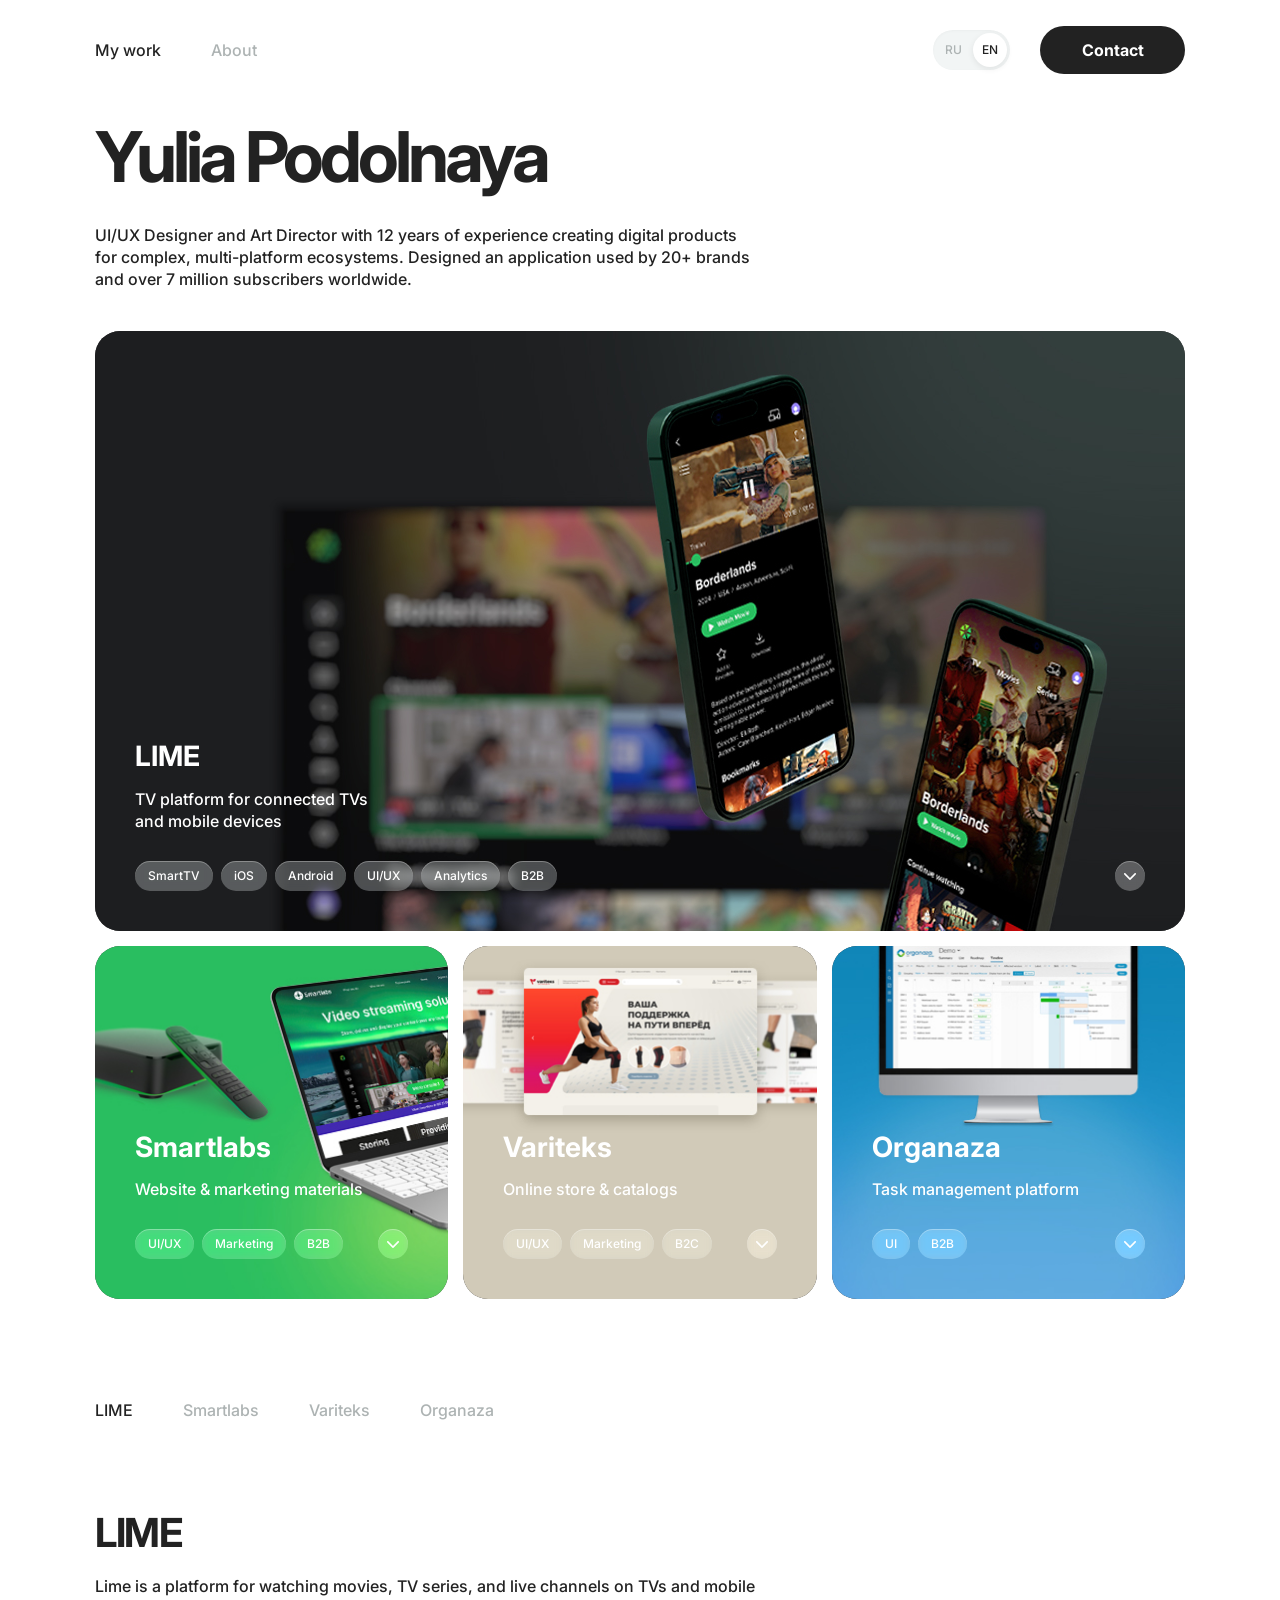
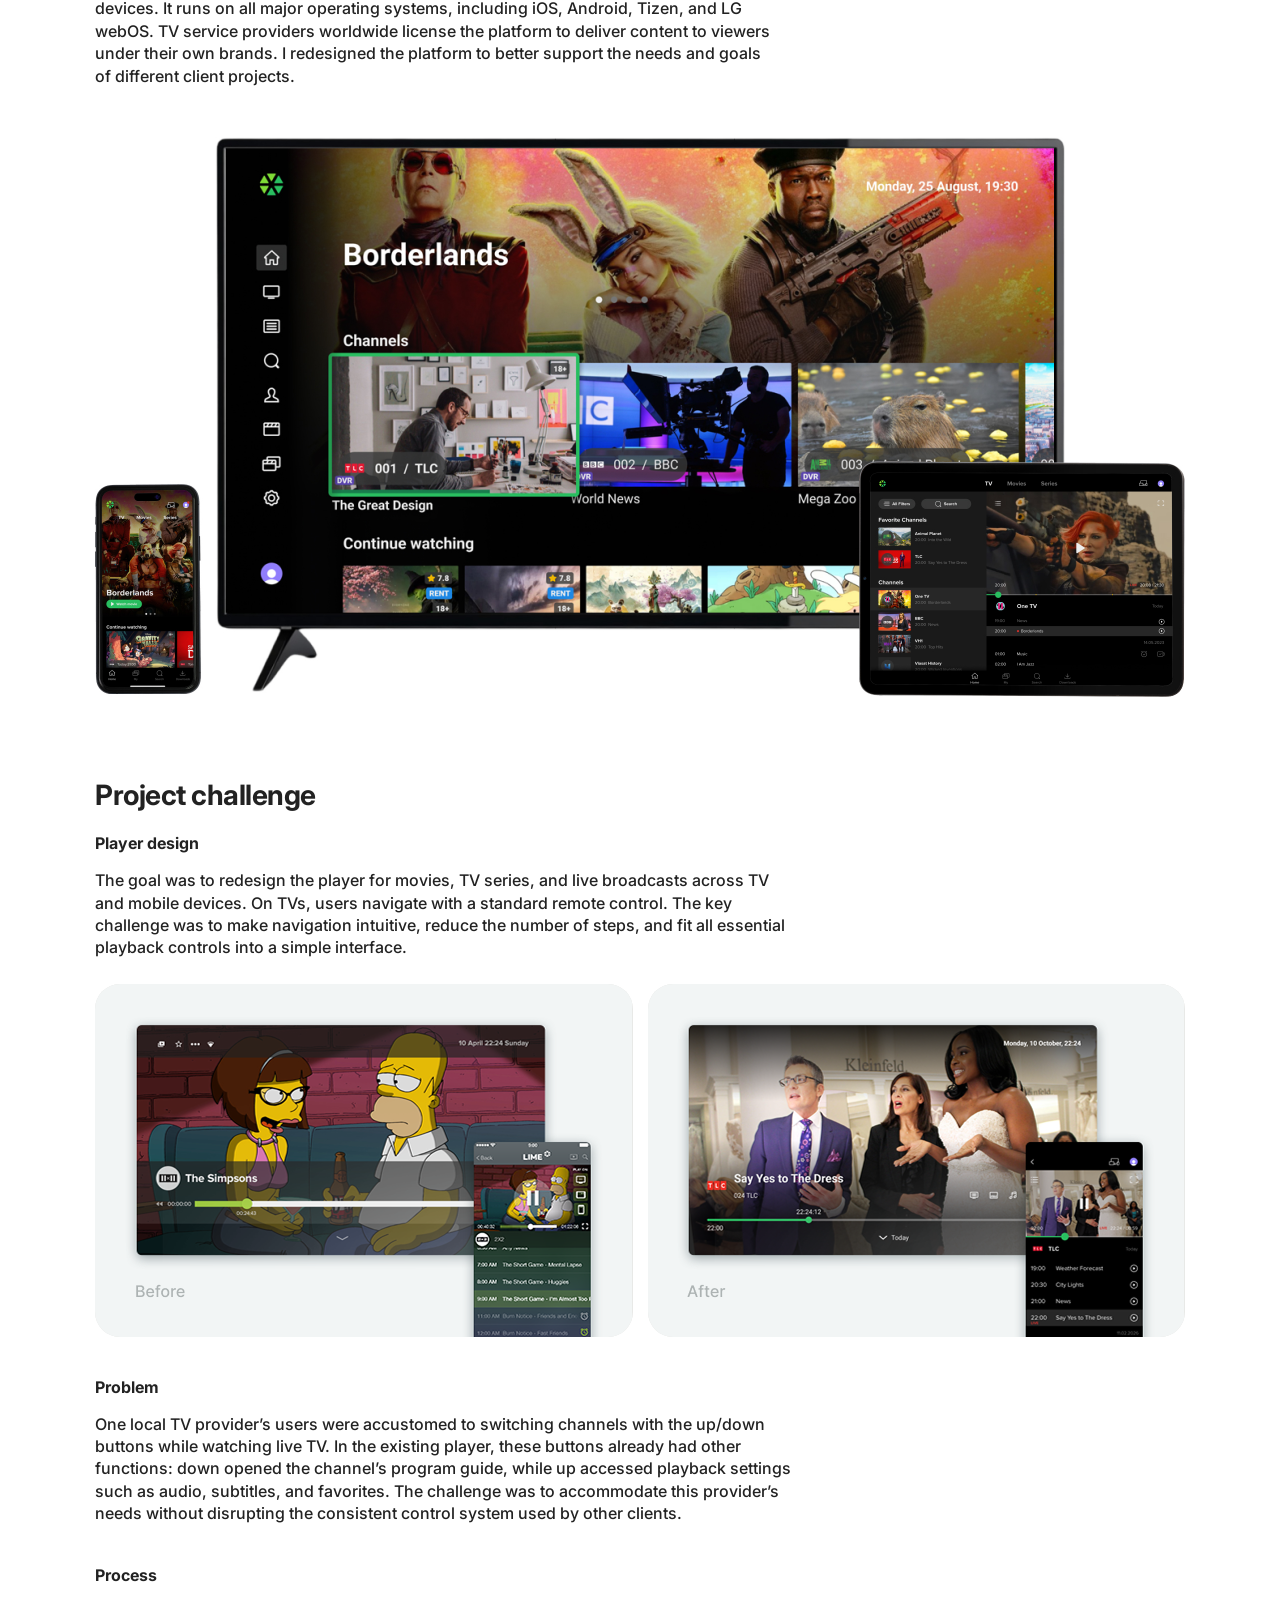
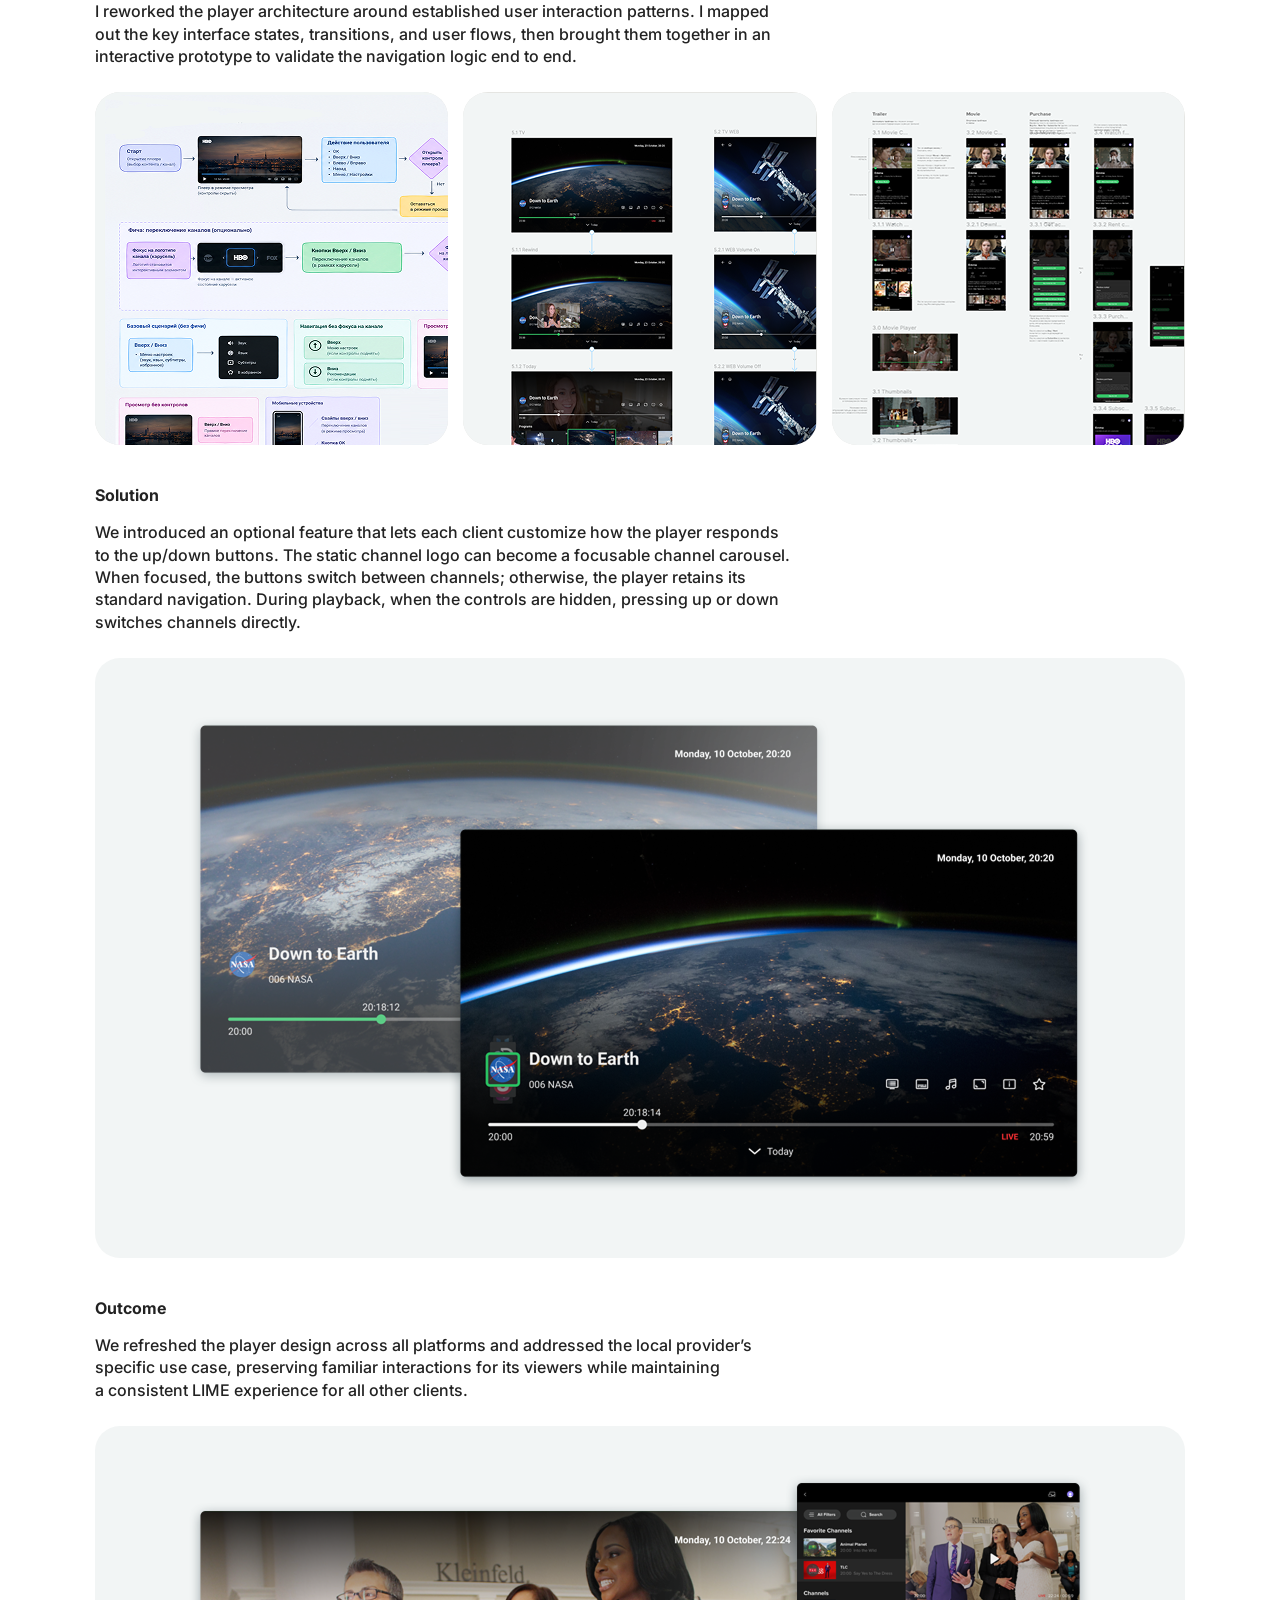
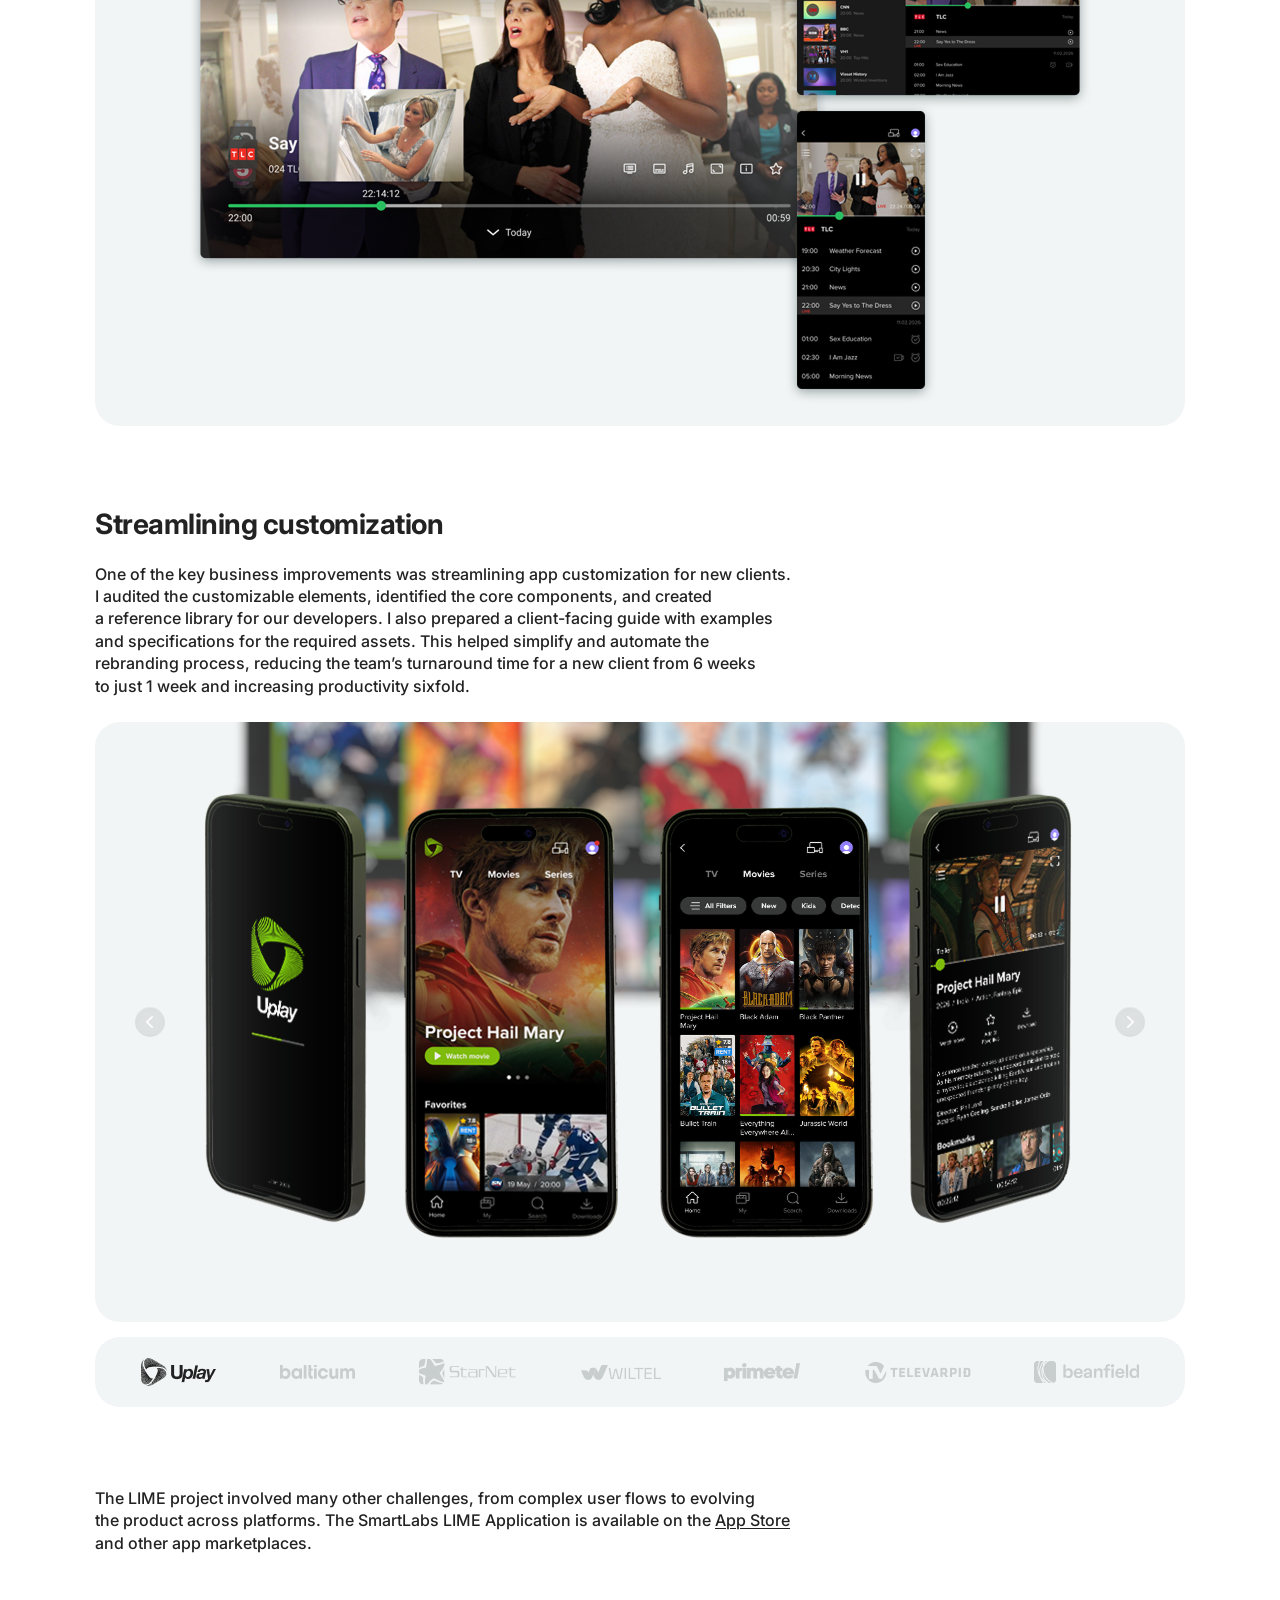
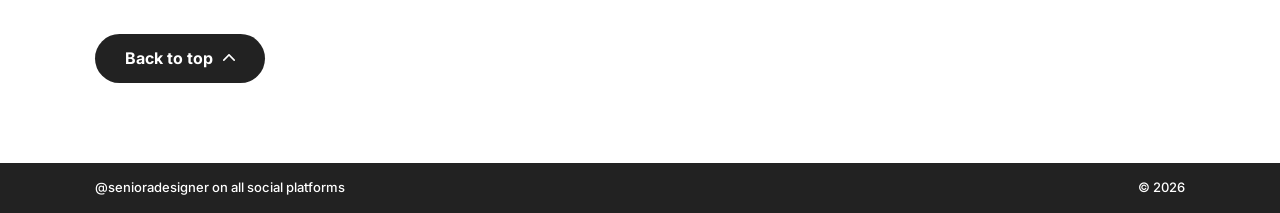
==== index-en.html @ 6a577a60 "start" ====
<!DOCTYPE html>
<html lang="en">
<head>
  <meta charset="UTF-8">
  <meta name="viewport" content="width=device-width, initial-scale=1.0">
  <title>Yulia Podolnaya — UI/UX Designer & Art Director</title>
  <link rel="preconnect" href="https://fonts.googleapis.com">
  <link rel="preconnect" href="https://fonts.gstatic.com" crossorigin>
  <link href="https://fonts.googleapis.com/css2?family=Inter:wght@400;500;600;700&display=swap" rel="stylesheet">
  <link rel="stylesheet" href="style.css">
</head>
<body>

  <header class="header" id="top">
    <div class="header-inner">
      <nav class="nav">
        <a href="index-en.html" class="active">My work</a>
        <a href="about-en.html">About</a>
      </nav>
      <div class="header-actions">
        <div class="languages">
          <a href="index.html" class="lang-link">RU</a>
          <button class="active" type="button">EN</button>
        </div>
        <a class="contact-button" href="#contact">Contact</a>
      </div>
    </div>
  </header>

  <main class="container">
    <section class="intro">
      <h1>Yulia Podolnaya</h1>
      <p class="intro-description">
        UI/UX Designer and Art Director with 12 years of experience creating digital products<br>for complex, multi-platform ecosystems. Designed an application used by 20+ brands<br>and over 7 million subscribers worldwide.
      </p>
    </section>

    <!-- Сетка карточек проектов -->
    <section class="project-grid" aria-label="Избранные проекты">
      <!-- LIME -->
      <a class="project-card featured" href="#case-section" data-target="lime">
        <img class="card-image" src="assets/lime-cover.jpg" alt="LIME">
        <div>
          <h2 class="project-title">LIME</h2>
          <p class="project-subtitle">TV platform for connected TVs<br>and mobile devices</p>
        </div>
        <div class="project-bottom">
          <div class="tags">
            <span class="tag">SmartTV</span><span class="tag">iOS</span>
            <span class="tag">Android</span><span class="tag">UI/UX</span>
            <span class="tag">Analytics</span><span class="tag">B2B</span>
          </div>
          <span class="arrow">
            <svg width="12" height="10" viewBox="0 0 12 10" fill="none" xmlns="http://www.w3.org/2000/svg">
              <path d="M5.99153 7.00288L1.38196 2.24062C1.06753 1.91983 0.550246 1.91983 0.23582 2.24062C-0.0786066 2.5614 -0.0786066 3.08913 0.23582 3.40991L5.4134 8.762C5.49454 8.83444 5.58582 8.89652 5.68725 8.93791C5.73796 8.95861 5.78868 8.95861 5.82925 8.96896C5.89011 8.9793 5.94082 9 5.99153 9C6.04225 9 6.09296 8.9793 6.15382 8.96896C6.20453 8.95861 6.25525 8.95861 6.29582 8.93791C6.39725 8.89652 6.48853 8.83444 6.56967 8.75165L11.7667 3.42023C11.929 3.25467 12 3.04771 12 2.83041C12 2.6131 11.9189 2.40615 11.7667 2.24059C11.4523 1.9198 10.935 1.9198 10.6206 2.24059L5.99153 7.00288Z" fill="currentColor"/>
            </svg>
          </span>
        </div>
      </a>

      <!-- Smartlabs -->
      <a class="project-card" href="#case-section" data-target="smartlabs">
        <img class="card-image" src="assets/smartlabs-cover.jpg" alt="Smartlabs">
        <div>
          <h2 class="project-title">Smartlabs</h2>
          <p class="project-subtitle">Website & marketing materials</p>
        </div>
        <div class="project-bottom">
          <div class="tags">
            <span class="tag">UI/UX</span><span class="tag">Marketing</span>
            <span class="tag">B2B</span>
          </div>
          <span class="arrow">
            <svg width="12" height="10" viewBox="0 0 12 10" fill="none" xmlns="http://www.w3.org/2000/svg">
              <path d="M5.99153 7.00288L1.38196 2.24062C1.06753 1.91983 0.550246 1.91983 0.23582 2.24062C-0.0786066 2.5614 -0.0786066 3.08913 0.23582 3.40991L5.4134 8.762C5.49454 8.83444 5.58582 8.89652 5.68725 8.93791C5.73796 8.95861 5.78868 8.95861 5.82925 8.96896C5.89011 8.9793 5.94082 9 5.99153 9C6.04225 9 6.09296 8.9793 6.15382 8.96896C6.20453 8.95861 6.25525 8.95861 6.29582 8.93791C6.39725 8.89652 6.48853 8.83444 6.56967 8.75165L11.7667 3.42023C11.929 3.25467 12 3.04771 12 2.83041C12 2.6131 11.9189 2.40615 11.7667 2.24059C11.4523 1.9198 10.935 1.9198 10.6206 2.24059L5.99153 7.00288Z" fill="currentColor"/>
            </svg>
          </span>
        </div>
      </a>

      <!-- Variteks -->
      <a class="project-card" href="#case-section" data-target="variteks">
        <img class="card-image" src="assets/variteks-cover.jpg" alt="Variteks">
        <div>
          <h2 class="project-title">Variteks</h2>
          <p class="project-subtitle">Online store & catalogs</p>
        </div>
        <div class="project-bottom">
          <div class="tags">
            <span class="tag">UI/UX</span><span class="tag">Marketing</span>
            <span class="tag">B2C</span>
          </div>
          <span class="arrow">
            <svg width="12" height="10" viewBox="0 0 12 10" fill="none" xmlns="http://www.w3.org/2000/svg">
              <path d="M5.99153 7.00288L1.38196 2.24062C1.06753 1.91983 0.550246 1.91983 0.23582 2.24062C-0.0786066 2.5614 -0.0786066 3.08913 0.23582 3.40991L5.4134 8.762C5.49454 8.83444 5.58582 8.89652 5.68725 8.93791C5.73796 8.95861 5.78868 8.95861 5.82925 8.96896C5.89011 8.9793 5.94082 9 5.99153 9C6.04225 9 6.09296 8.9793 6.15382 8.96896C6.20453 8.95861 6.25525 8.95861 6.29582 8.93791C6.39725 8.89652 6.48853 8.83444 6.56967 8.75165L11.7667 3.42023C11.929 3.25467 12 3.04771 12 2.83041C12 2.6131 11.9189 2.40615 11.7667 2.24059C11.4523 1.9198 10.935 1.9198 10.6206 2.24059L5.99153 7.00288Z" fill="currentColor"/>
            </svg>
          </span>
        </div>
      </a>

      <!-- Organaza -->
      <a class="project-card" href="#case-section" data-target="organaza">
        <img class="card-image" src="assets/organaza-cover.jpg" alt="Organaza">
        <div>
          <h2 class="project-title">Organaza</h2>
          <p class="project-subtitle">Task management platform</p>
        </div>
        <div class="project-bottom">
          <div class="tags">
            <span class="tag">UI</span><span class="tag">B2B</span>
          </div>
          <span class="arrow">
            <svg width="12" height="10" viewBox="0 0 12 10" fill="none" xmlns="http://www.w3.org/2000/svg">
              <path d="M5.99153 7.00288L1.38196 2.24062C1.06753 1.91983 0.550246 1.91983 0.23582 2.24062C-0.0786066 2.5614 -0.0786066 3.08913 0.23582 3.40991L5.4134 8.762C5.49454 8.83444 5.58582 8.89652 5.68725 8.93791C5.73796 8.95861 5.78868 8.95861 5.82925 8.96896C5.89011 8.9793 5.94082 9 5.99153 9C6.04225 9 6.09296 8.9793 6.15382 8.96896C6.20453 8.95861 6.25525 8.95861 6.29582 8.93791C6.39725 8.89652 6.48853 8.83444 6.56967 8.75165L11.7667 3.42023C11.929 3.25467 12 3.04771 12 2.83041C12 2.6131 11.9189 2.40615 11.7667 2.24059C11.4523 1.9198 10.935 1.9198 10.6206 2.24059L5.99153 7.00288Z" fill="currentColor"/>
            </svg>
          </span>
        </div>
      </a>
    </section>

    <!-- Меню вкладок кейсов -->
    <nav class="project-tabs" id="project-tabs">
      <a href="#" class="active" data-target="lime">LIME</a>
      <a href="#" data-target="smartlabs">Smartlabs</a>
      <a href="#" data-target="variteks">Variteks</a>
      <a href="#" data-target="organaza">Organaza</a>
    </nav>

    <!-- КОНТЕЙНЕР ДЛЯ КЕЙСОВ (переключается JS) -->
    <div id="case-section" class="case-content-wrapper">
      
      <!-- КЕЙС LIME -->
      <div class="case-item active" id="case-lime">
        <h2>LIME</h2>
        <p class="case-intro">
          Lime is a platform for watching movies, TV series, and live channels on TVs and mobile devices. It runs on all major operating systems, including iOS, Android, Tizen, and LG webOS. TV service providers worldwide license the platform to deliver content to viewers under their own brands. I redesigned the platform to better support the needs and goals<br>of different client projects.
        </p>
        <div class="case-visual">
          <img class="visual-main" src="assets/lime-visual-main.jpg" alt="LIME Main">
        </div>

                <!-- ПОДЗАГОЛОВОК 1 -->
        <section class="case-section">
          <h3 class="case-title-large">Project сhallenge</h3>
          
          <!-- Раздел: Дизайн плеера -->
          <div class="case-subsection">
            <h4>Player design</h4>
            <p>The goal was to redesign the player for movies, TV series, and live broadcasts across TV and mobile devices. On TVs, users navigate with a standard remote control. The key challenge was to make navigation intuitive, reduce the number of steps, and fit all essential playback controls into a simple interface.</p>
            <div class="two-images">
              <div class="image-placeholder"><img src="assets/lime-task-1-en.jpg" alt="Player 1"></div>
              <div class="image-placeholder"><img src="assets/lime-task-2-en.jpg" alt="Player 2"></div>
            </div>
          </div>

          <!-- Раздел: Проблема -->
          <div class="case-subsection">
            <h4>Problem</h4>
            <p>One local TV provider’s users were accustomed to switching channels with the up/down buttons while watching live TV. In the existing player, these buttons already had other functions: down opened the channel’s program guide, while up accessed playback settings such as audio, subtitles, and favorites. The challenge was to accommodate this provider’s needs without disrupting the consistent control system used by other clients.</p>
          </div>

          <!-- Раздел: Процесс -->
          <div class="case-subsection">
            <h4>Process</h4>
            <p>I reworked the player architecture around established user interaction patterns. I mapped out the key interface states, transitions, and user flows, then brought them together in an interactive prototype to validate the navigation logic end to end.</p>
            <div class="three-images">
              <div class="image-placeholder"><img src="assets/lime-problem-1.jpg" alt="Process 1"></div>
              <div class="image-placeholder"><img src="assets/lime-problem-2.jpg" alt="Process 2"></div>
              <div class="image-placeholder"><img src="assets/lime-problem-3.jpg" alt="Process 3"></div>
            </div>
          </div>

          <!-- Раздел: Решение проблемы -->
          <div class="case-subsection">
            <h4>Solution</h4>
            <p>We introduced an optional feature that lets each client customize how the player responds to the up/down buttons. The static channel logo can become a focusable channel carousel. When focused, the buttons switch between channels; otherwise, the player retains its standard navigation. During playback, when the controls are hidden, pressing up or down switches channels directly.</p>
            <div class="image-placeholder full-width-img h-600">
              <img src="assets/lime-solution.jpg" alt="Solution">
            </div>
          </div>

          <!-- Раздел: Результат -->
          <div class="case-subsection">
            <h4>Outcome</h4>
            <p>We refreshed the player design across all platforms and addressed the local provider’s specific use case, preserving familiar interactions for its viewers while maintaining<br>a consistent LIME experience for all other clients.</p>
            <div class="image-placeholder full-width-img h-600">
              <img src="assets/lime-result.jpg" alt="Result">
            </div>
          </div>
        </section>

        <section class="case-section">
          <h3 class="case-title-large">Streamlining customization</h3>
          <p>One of the key business improvements was streamlining app customization for new clients. I audited the customizable elements, identified the core components, and created<br>a reference library for our developers. I also prepared a client-facing guide with examples and specifications for the required assets. This helped simplify and automate the rebranding process, reducing the team’s turnaround time for a new client from 6 weeks<br>to just 1 week and increasing productivity sixfold.</p>
          
          <!-- Карусель -->
          <div class="carousel-wrapper">
            <div class="carousel-track" id="carouselTrack">
              <div class="carousel-slide active"><img src="assets/lime-customization-1.jpg" alt="Кастомизация 1"></div>
              <div class="carousel-slide"><img src="assets/lime-customization-2.jpg" alt="Кастомизация 2"></div>
              <div class="carousel-slide"><img src="assets/lime-customization-3.jpg" alt="Кастомизация 3"></div>
              <div class="carousel-slide"><img src="assets/lime-customization-4.jpg" alt="Кастомизация 4"></div>
              <div class="carousel-slide"><img src="assets/lime-customization-5.jpg" alt="Кастомизация 5"></div>
              <div class="carousel-slide"><img src="assets/lime-customization-6.jpg" alt="Кастомизация 6"></div>
              <div class="carousel-slide"><img src="assets/lime-customization-7.jpg" alt="Кастомизация 7"></div>
            </div>

            <button class="carousel-btn carousel-btn-prev" id="carouselPrev" aria-label="Предыдущий слайд">
              <svg class="icon-arrow" width="12" height="10" viewBox="0 0 12 10" fill="none" xmlns="http://www.w3.org/2000/svg">
                <path d="M5.99153 7.00288L1.38196 2.24062C1.06753 1.91983 0.550246 1.91983 0.23582 2.24062C-0.0786066 2.5614 -0.0786066 3.08913 0.23582 3.40991L5.4134 8.762C5.49454 8.83444 5.58582 8.89652 5.68725 8.93791C5.73796 8.95861 5.78868 8.95861 5.82925 8.96896C5.89011 8.9793 5.94082 9 5.99153 9C6.04225 9 6.09296 8.9793 6.15382 8.96896C6.20453 8.95861 6.25525 8.95861 6.29582 8.93791C6.39725 8.89652 6.48853 8.83444 6.56967 8.75165L11.7667 3.42023C11.929 3.25467 12 3.04771 12 2.83041C12 2.6131 11.9189 2.40615 11.7667 2.24059C11.4523 1.9198 10.935 1.9198 10.6206 2.24059L5.99153 7.00288Z" fill="currentColor"/>
              </svg>
            </button>
            <button class="carousel-btn carousel-btn-next" id="carouselNext" aria-label="Следующий слайд">
              <svg class="icon-arrow" width="12" height="10" viewBox="0 0 12 10" fill="none" xmlns="http://www.w3.org/2000/svg">
                <path d="M5.99153 7.00288L1.38196 2.24062C1.06753 1.91983 0.550246 1.91983 0.23582 2.24062C-0.0786066 2.5614 -0.0786066 3.08913 0.23582 3.40991L5.4134 8.762C5.49454 8.83444 5.58582 8.89652 5.68725 8.93791C5.73796 8.95861 5.78868 8.95861 5.82925 8.96896C5.89011 8.9793 5.94082 9 5.99153 9C6.04225 9 6.09296 8.9793 6.15382 8.96896C6.20453 8.95861 6.25525 8.95861 6.29582 8.93791C6.39725 8.89652 6.48853 8.83444 6.56967 8.75165L11.7667 3.42023C11.929 3.25467 12 3.04771 12 2.83041C12 2.6131 11.9189 2.40615 11.7667 2.24059C11.4523 1.9198 10.935 1.9198 10.6206 2.24059L5.99153 7.00288Z" fill="currentColor"/>
              </svg>
            </button>
          </div>

          <!-- Панель логотипов (табы) -->
          <div class="brand-logos-tabs" id="brandTabs">
            <button class="brand-tab active" data-index="0"><img src="assets/logo-1-dark.png" alt="Uplay" class="logo-dark"><img src="assets/logo-1-light.png" alt="Uplay" class="logo-light"></button>
            <button class="brand-tab" data-index="1"><img src="assets/logo-2-dark.png" alt="Balticum" class="logo-dark"><img src="assets/logo-2-light.png" alt="Balticum" class="logo-light"></button>
            <button class="brand-tab" data-index="2"><img src="assets/logo-3-dark.png" alt="StarNet" class="logo-dark"><img src="assets/logo-3-light.png" alt="StarNet" class="logo-light"></button>
            <button class="brand-tab" data-index="3"><img src="assets/logo-4-dark.png" alt="Wiltel" class="logo-dark"><img src="assets/logo-4-light.png" alt="Wiltel" class="logo-light"></button>
            <button class="brand-tab" data-index="4"><img src="assets/logo-5-dark.png" alt="Primetel" class="logo-dark"><img src="assets/logo-5-light.png" alt="Primetel" class="logo-light"></button>
            <button class="brand-tab" data-index="5"><img src="assets/logo-6-dark.png" alt="Televarp" class="logo-dark"><img src="assets/logo-6-light.png" alt="Televarp" class="logo-light"></button>
            <button class="brand-tab" data-index="6"><img src="assets/logo-7-dark.png" alt="Beanfield" class="logo-dark"><img src="assets/logo-7-light.png" alt="Beanfield" class="logo-light"></button>
          </div>

          <!-- Раздел: В рамках проекта LIME -->
          <section class="case-section">
          <p>The LIME project involved many other challenges, from complex user flows to evolving<br>the product across platforms. The SmartLabs LIME Application is available on the <a href="https://apps.apple.com/app/smartlabs-lime-application/id6444482491" target="_blank" rel="noopener">App Store</a> and other app marketplaces.</p>
        </section>

      </div>

      <!-- КЕЙС SMARTLABS -->
      <div class="case-item" id="case-smartlabs">
        <h2>Smartlabs</h2>
        <p class="case-intro">Smartlabs develops software solutions and infrastructure for digital TV services and manufactures set-top boxes. As Art Director, I built a cohesive visual identity across the brand — from refreshing its visual identity and website to creating presentations, advertising, social media content, and exhibition stands. Alongside hands-on design work, I coordinated other specialists to ensure a consistent visual language across every brand touchpoint.</p>
        
        <div class="grid-masonry">
          <!-- Ряд 1: Широкая (2 колонки) + Квадратная (1 колонка) -->
          <div class="image-placeholder gm-wide"><img src="assets/sm-1.jpg" alt=""></div>
          <div class="image-placeholder gm-square"><img src="assets/sm-2.jpg" alt=""></div>
          
          <!-- Ряд 2: Три квадратные -->
          <div class="image-placeholder gm-square"><img src="assets/sm-3.jpg" alt=""></div>
          <div class="image-placeholder gm-square"><img src="assets/sm-4.jpg" alt=""></div>
          <div class="image-placeholder gm-square"><img src="assets/sm-5.jpg" alt=""></div>
          
          <!-- Ряд 3: Квадратная (1 колонка) + Широкая (2 колонки) -->
          <div class="image-placeholder gm-square"><img src="assets/sm-6.jpg" alt=""></div>
          <div class="image-placeholder gm-wide"><img src="assets/sm-7.jpg" alt=""></div>
        </div>

                <!-- ПОДЗАГОЛОВОК 1 -->
        <section class="case-section">
          <h3 class="case-title-large">Project challenge</h3>
          
          <!-- Раздел: Сайт -->
          <div class="case-subsection">
            <h4>Website</h4>
            <p>The goal was to redesign the Smartlabs website as the company’s primary showcase for its products and solutions. This meant restructuring the product offering, making it easier for potential clients to understand, and creating a more modern visual presentation.</p>
            <div class="two-images">
              <div class="image-placeholder"><img src="assets/sm-site-old-en.jpg" alt="Старый сайт"></div>
              <div class="image-placeholder"><img src="assets/sm-site-new-en.jpg" alt="Новый сайт"></div>
            </div>
          </div>

          <!-- Раздел: Проблема -->
          <div class="case-subsection">
            <h4>Problem</h4>
            <p>The previous website listed a large number of products and solutions on the homepage, using complex technical language. The content lacked a clear hierarchy, and the nested menu structure made navigation difficult. For a B2B company, this was a marketing challenge: the website didn’t help sales teams quickly guide potential clients to the information they needed.</p>
          </div>

          <!-- Раздел: Процесс -->
          <div class="case-subsection">
            <h4>Process</h4>
            <p>First, I restructured the website’s product offering from a marketing perspective, grouping related products and solutions into clear categories, simplifying the navigation, and establishing a new information hierarchy.</p>
            <p>I also developed the content for key pages, writing copy that clearly explained each product, the problems it solves, and who it is designed for.</p>
            <p>I then translated the new marketing structure into UX and UI, designing the navigation and page hierarchy and refreshing the website’s visual system.</p>
            <div class="three-images">
              <div class="image-placeholder"><img src="assets/sm-process-1.jpg" alt="Процесс 1"></div>
              <div class="image-placeholder"><img src="assets/sm-process-2.jpg" alt="Процесс 2"></div>
              <div class="image-placeholder"><img src="assets/sm-process-3.jpg" alt="Процесс 3"></div>
            </div>
          </div>

          <!-- Раздел: Результат -->
          <div class="case-subsection">
            <h4>Outcome</h4>
            <p>Products and solutions were presented as modular visual components, including content blocks, banners, and calls to action. This flexible structure made it easy to rearrange homepage sections and adapt the content to seasonal business priorities. The redesigned website became a more effective sales tool.</p>
            <p><a href="https://web.archive.org/web/20221201061248/https://www.smartlabs.tv/en/" target="_blank" rel="noopener">smartlabs.tv</a></p>
            
            <!-- Карусель Smartlabs -->
            <div class="carousel-wrapper">
              <div class="carousel-track" id="smartlabsTrack">
                <div class="carousel-slide active"><img src="assets/sm-carousel-1.jpg" alt="Smartlabs 1"></div>
                <div class="carousel-slide"><img src="assets/sm-carousel-2.jpg" alt="Smartlabs 2"></div>
                <div class="carousel-slide"><img src="assets/sm-carousel-3.jpg" alt="Smartlabs 3"></div>
                <div class="carousel-slide"><img src="assets/sm-carousel-4.jpg" alt="Smartlabs 4"></div>
              </div>
              <button class="carousel-btn carousel-btn-prev" id="smCarouselPrev" aria-label="Предыдущий слайд">
                <svg class="icon-arrow" width="12" height="10" viewBox="0 0 12 10" fill="none" xmlns="http://www.w3.org/2000/svg"><path d="M5.99153 7.00288L1.38196 2.24062C1.06753 1.91983 0.550246 1.91983 0.23582 2.24062C-0.0786066 2.5614 -0.0786066 3.08913 0.23582 3.40991L5.4134 8.762C5.49454 8.83444 5.58582 8.89652 5.68725 8.93791C5.73796 8.95861 5.78868 8.95861 5.82925 8.96896C5.89011 8.9793 5.94082 9 5.99153 9C6.04225 9 6.09296 8.9793 6.15382 8.96896C6.20453 8.95861 6.25525 8.95861 6.29582 8.93791C6.39725 8.89652 6.48853 8.83444 6.56967 8.75165L11.7667 3.42023C11.929 3.25467 12 3.04771 12 2.83041C12 2.6131 11.9189 2.40615 11.7667 2.24059C11.4523 1.9198 10.935 1.9198 10.6206 2.24059L5.99153 7.00288Z" fill="currentColor"/></svg>
              </button>
              <button class="carousel-btn carousel-btn-next" id="smCarouselNext" aria-label="Следующий слайд">
                <svg class="icon-arrow" width="12" height="10" viewBox="0 0 12 10" fill="none" xmlns="http://www.w3.org/2000/svg"><path d="M5.99153 7.00288L1.38196 2.24062C1.06753 1.91983 0.550246 1.91983 0.23582 2.24062C-0.0786066 2.5614 -0.0786066 3.08913 0.23582 3.40991L5.4134 8.762C5.49454 8.83444 5.58582 8.89652 5.68725 8.93791C5.73796 8.95861 5.78868 8.95861 5.82925 8.96896C5.89011 8.9793 5.94082 9 5.99153 9C6.04225 9 6.09296 8.9793 6.15382 8.96896C6.20453 8.95861 6.25525 8.95861 6.29582 8.93791C6.39725 8.89652 6.48853 8.83444 6.56967 8.75165L11.7667 3.42023C11.929 3.25467 12 3.04771 12 2.83041C12 2.6131 11.9189 2.40615 11.7667 2.24059C11.4523 1.9198 10.935 1.9198 10.6206 2.24059L5.99153 7.00288Z" fill="currentColor"/></svg>
              </button>
            </div>
          </div>
        </section>

        <!-- Финальный текст -->
        <section class="case-section">
          <p>Working on Smartlabs allowed me to apply and expand a broad range of design skills. I created illustrations and landing pages, designed print materials, developed advertising concepts, and prepared technical artwork for manufacturing. In my final year, I focused heavily on video content for social media, developing the visual concepts, filming, and editing the videos. Over time, I grew from an in-house graphic designer into a versatile creative professional in tech, with a strong product mindset.</p>
        </section>

      </div>


      <!-- КЕЙС VARITEKS -->
      <div class="case-item" id="case-variteks">
        <h2>Variteks</h2>
        <p class="case-intro">Variteks is a Turkish manufacturer and retailer of medical and orthopedic products. For its Russian distributor, I designed the brand’s online store and created supporting marketing materials, including printed catalogs, flyers, business cards, and other collateral.</p>
        
        <div class="grid-masonry" style="margin-top: 40px;">
          <!-- Широкая картинка (2 колонки) -->
          <div class="image-placeholder gm-wide"><img src="assets/variteks-top-wide.jpg" alt="Variteks Top Wide"></div>
          <!-- Квадратная картинка (1 колонка) -->
          <div class="image-placeholder gm-square"><img src="assets/variteks-top-square.jpg" alt="Variteks Top Square"></div>
        </div>

                <!-- ПОДЗАГОЛОВОК 1 -->
        <section class="case-section">
          <h3 class="case-title-large">Project challenge</h3>
          
          <!-- Раздел: Онлайн-магазин -->
          <div class="case-subsection">
            <h4>Online store</h4>
            <p>The goal was to create an easy-to-navigate online catalog where customers could quickly find the right orthopedic product and place an order.</p>
            <div class="two-images">
              <div class="image-placeholder"><img src="assets/var-before-en.jpg" alt="Было"></div>
              <div class="image-placeholder"><img src="assets/var-after-en.jpg" alt="Стало"></div>
            </div>
          </div>

                  <!-- Раздел: Проблема -->
          <div class="case-subsection">
            <h4>Problem</h4>
            <p>The existing Turkish website lacked a clear catalog structure. Its filtering system was difficult to use, with products and attributes organized without a consistent logic, making it hard for customers to find the right item.</p>
          </div>

          <!-- Раздел: Процесс -->
          <div class="case-subsection">
            <h4>Process</h4>
            <p>I restructured the product catalog and redesigned the filtering system around product attributes. I organized related categories and built a filtering logic that allowed users to progressively narrow down or broaden their results. Based on this structure, I designed the core e-commerce user flows and developed a cohesive visual system for the store.</p>
            <div class="image-placeholder img-353" style="margin-top: 30px; background: #eaeae7;">
              <img src="assets/var-process.jpg" alt="Процесс Variteks">
            </div>
          </div>

          <!-- Раздел: Результат -->
          <div class="case-subsection">
            <h4>Outcome</h4>
            <p>The result was a straightforward online store with a clear catalog structure and an intuitive filtering system. I also developed a consistent visual identity to support the brand’s presence in the Russian market.</p>
            <p><a href="https://fortisorto.ru/" target="_blank">fortisorto.ru</a></p>
            
            <!-- Карусель Variteks -->
            <div class="carousel-wrapper">
              <div class="carousel-track" id="variteksTrack">
                <div class="carousel-slide active"><img src="assets/var-result-1.jpg" alt="Variteks 1"></div>
                <div class="carousel-slide"><img src="assets/var-result-2.jpg" alt="Variteks 2"></div>
                <div class="carousel-slide"><img src="assets/var-result-3.jpg" alt="Variteks 3"></div>
              </div>
              <button class="carousel-btn carousel-btn-prev" id="varCarouselPrev" aria-label="Предыдущий слайд">
                <svg class="icon-arrow" width="12" height="10" viewBox="0 0 12 10" fill="none" xmlns="http://www.w3.org/2000/svg"><path d="M5.99153 7.00288L1.38196 2.24062C1.06753 1.91983 0.550246 1.91983 0.23582 2.24062C-0.0786066 2.5614 -0.0786066 3.08913 0.23582 3.40991L5.4134 8.762C5.49454 8.83444 5.58582 8.89652 5.68725 8.93791C5.73796 8.95861 5.78868 8.95861 5.82925 8.96896C5.89011 8.9793 5.94082 9 5.99153 9C6.04225 9 6.09296 8.9793 6.15382 8.96896C6.20453 8.95861 6.25525 8.95861 6.29582 8.93791C6.39725 8.89652 6.48853 8.83444 6.56967 8.75165L11.7667 3.42023C11.929 3.25467 12 3.04771 12 2.83041C12 2.6131 11.9189 2.40615 11.7667 2.24059C11.4523 1.9198 10.935 1.9198 10.6206 2.24059L5.99153 7.00288Z" fill="currentColor"/></svg>
              </button>
              <button class="carousel-btn carousel-btn-next" id="varCarouselNext" aria-label="Следующий слайд">
                <svg class="icon-arrow" width="12" height="10" viewBox="0 0 12 10" fill="none" xmlns="http://www.w3.org/2000/svg"><path d="M5.99153 7.00288L1.38196 2.24062C1.06753 1.91983 0.550246 1.91983 0.23582 2.24062C-0.0786066 2.5614 -0.0786066 3.08913 0.23582 3.40991L5.4134 8.762C5.49454 8.83444 5.58582 8.89652 5.68725 8.93791C5.73796 8.95861 5.78868 8.95861 5.82925 8.96896C5.89011 8.9793 5.94082 9 5.99153 9C6.04225 9 6.09296 8.9793 6.15382 8.96896C6.20453 8.95861 6.25525 8.95861 6.29582 8.93791C6.39725 8.89652 6.48853 8.83444 6.56967 8.75165L11.7667 3.42023C11.929 3.25467 12 3.04771 12 2.83041C12 2.6131 11.9189 2.40615 11.7667 2.24059C11.4523 1.9198 10.935 1.9198 10.6206 2.24059L5.99153 7.00288Z" fill="currentColor"/></svg>
              </button>
            </div>
          </div>
        </section>

      </div>


      <!-- КЕЙС ORGANAZA -->
      <div class="case-item" id="case-organaza">
        <h2>Organaza</h2>
        <p class="case-intro">Organaza is a project and task management platform for breaking down tasks, planning work, and visualizing workflows. I was responsible for the product’s UI, developing its visual style and designing the system’s core screens.</p>
        
        <div class="image-placeholder full-width-img" style="margin-top: 40px;">
            <img src="assets/org-top.jpg" alt="Organaza Top">
        </div>

                <section class="case-section">
          <h3 class="case-title-large">Challenge</h3>
          <p>The goal was to create a clear and cohesive visual language for a complex productivity tool, making a large amount of information and functionality easy to navigate in everyday work.</p>
          
          <!-- Раздел: Процесс -->
          <div class="case-subsection" style="margin-top: 40px;">
            <h4>Process</h4>
            <p>I explored comparable products and prototypes to define the product’s visual direction, including interaction principles, color palette, typography, and component styles. Using these foundations, I designed the main screens and interface states.</p>
          </div>

          <!-- Раздел: Результат -->
          <div class="case-subsection">
            <h4>Outcome</h4>
            <p>The result was a cohesive interface for a complex project management system. Large amounts of data, tasks, and settings were organized into a consistent visual system without overwhelming the user.</p>
            <p><a href="https://web.archive.org/web/20191209174507/https://organaza.com/" target="_blank">organaza.com</a></p>
            
            <!-- Карусель Organaza -->
            <div class="carousel-wrapper">
              <div class="carousel-track" id="organazaTrack">
                <div class="carousel-slide active"><img src="assets/org-result-1.jpg" alt="Organaza 1"></div>
                <div class="carousel-slide"><img src="assets/org-result-2.jpg" alt="Organaza 2"></div>
                <div class="carousel-slide"><img src="assets/org-result-3.jpg" alt="Organaza 3"></div>
              </div>
              <button class="carousel-btn carousel-btn-prev" id="orgCarouselPrev" aria-label="Предыдущий слайд">
                <svg class="icon-arrow" width="12" height="10" viewBox="0 0 12 10" fill="none" xmlns="http://www.w3.org/2000/svg"><path d="M5.99153 7.00288L1.38196 2.24062C1.06753 1.91983 0.550246 1.91983 0.23582 2.24062C-0.0786066 2.5614 -0.0786066 3.08913 0.23582 3.40991L5.4134 8.762C5.49454 8.83444 5.58582 8.89652 5.68725 8.93791C5.73796 8.95861 5.78868 8.95861 5.82925 8.96896C5.89011 8.9793 5.94082 9 5.99153 9C6.04225 9 6.09296 8.9793 6.15382 8.96896C6.20453 8.95861 6.25525 8.95861 6.29582 8.93791C6.39725 8.89652 6.48853 8.83444 6.56967 8.75165L11.7667 3.42023C11.929 3.25467 12 3.04771 12 2.83041C12 2.6131 11.9189 2.40615 11.7667 2.24059C11.4523 1.9198 10.935 1.9198 10.6206 2.24059L5.99153 7.00288Z" fill="currentColor"/></svg>
              </button>
              <button class="carousel-btn carousel-btn-next" id="orgCarouselNext" aria-label="Следующий слайд">
                <svg class="icon-arrow" width="12" height="10" viewBox="0 0 12 10" fill="none" xmlns="http://www.w3.org/2000/svg"><path d="M5.99153 7.00288L1.38196 2.24062C1.06753 1.91983 0.550246 1.91983 0.23582 2.24062C-0.0786066 2.5614 -0.0786066 3.08913 0.23582 3.40991L5.4134 8.762C5.49454 8.83444 5.58582 8.89652 5.68725 8.93791C5.73796 8.95861 5.78868 8.95861 5.82925 8.96896C5.89011 8.9793 5.94082 9 5.99153 9C6.04225 9 6.09296 8.9793 6.15382 8.96896C6.20453 8.95861 6.25525 8.95861 6.29582 8.93791C6.39725 8.89652 6.48853 8.83444 6.56967 8.75165L11.7667 3.42023C11.929 3.25467 12 3.04771 12 2.83041C12 2.6131 11.9189 2.40615 11.7667 2.24059C11.4523 1.9198 10.935 1.9198 10.6206 2.24059L5.99153 7.00288Z" fill="currentColor"/></svg>
              </button>
            </div>
          </div>
        </section>

      </div>

    </div> <!-- /case-content-wrapper -->

    <div class="back-to-top-wrapper">
      <button class="back-to-top" id="backToTop" type="button">
        Back to top
        <svg class="icon-arrow-up" width="12" height="10" viewBox="0 0 12 10" fill="none" xmlns="http://www.w3.org/2000/svg">
          <path d="M5.99153 7.00288L1.38196 2.24062C1.06753 1.91983 0.550246 1.91983 0.23582 2.24062C-0.0786066 2.5614 -0.0786066 3.08913 0.23582 3.40991L5.4134 8.762C5.49454 8.83444 5.58582 8.89652 5.68725 8.93791C5.73796 8.95861 5.78868 8.95861 5.82925 8.96896C5.89011 8.9793 5.94082 9 5.99153 9C6.04225 9 6.09296 8.9793 6.15382 8.96896C6.20453 8.95861 6.25525 8.95861 6.29582 8.93791C6.39725 8.89652 6.48853 8.83444 6.56967 8.75165L11.7667 3.42023C11.929 3.25467 12 3.04771 12 2.83041C12 2.6131 11.9189 2.40615 11.7667 2.24059C11.4523 1.9198 10.935 1.9198 10.6206 2.24059L5.99153 7.00288Z" fill="currentColor"/>
        </svg>
      </button>
    </div>

    <footer class="footer" id="contact">
      <div class="footer-bottom">
        <button class="copy-nickname" id="copyNickname" type="button">@senioradesigner on all social platforms</button>
        <span>© 2026</span>
      </div>
    </footer>
  </main>

    <!-- ПОПАП СВЯЗИ -->
  <div class="contact-popup-overlay" id="contactPopup">
    <div class="contact-popup">
      <button class="contact-popup-close" id="closePopup" aria-label="Закрыть">×</button>
      <h3 class="contact-popup-title">Get in touch</h3>
      
      <div class="contact-options">
        <!-- Почта -->
        <button class="contact-option" id="copyEmail">
          <div class="contact-option-icon">✉️</div>
          <div class="contact-option-text">
            <span class="contact-option-title">Email</span>
            <span class="contact-option-value">senioradesigner@gmail.com</span>
          </div>
        </button>

        <!-- Телеграм -->
        <a href="https://t.me/senioradesigner" target="_blank" rel="noopener" class="contact-option">
          <div class="contact-option-icon"><img src="assets/tg.png" alt="Telegram"></div>
          <div class="contact-option-text">
            <span class="contact-option-title">Telegram</span>
            <span class="contact-option-value">@senioradesigner</span>
          </div>
        </a>
      </div>
    </div>
  </div>

  <script src="script.js"></script>
</body>
</html>
---- style.css ----
:root {
  --bg: #FFFFFF;
  --text: #222222;
  --muted: #777777;
  --content-width: 1090px;
  --radius: 25px;
}

* { box-sizing: border-box; }
html {
  scroll-behavior: smooth;
  margin: 0;
  padding: 0;
}
body {
  margin: 0;
  background: var(--bg);
  color: var(--text);
  font-family: "Inter", sans-serif;
  font-size: 16px;
  font-weight: 500;
  line-height: 1.4;
  -webkit-font-smoothing: antialiased;
  display: flex;
  flex-direction: column;
  min-height: 100vh;
  overflow-x: hidden;
}

a { color: inherit; text-decoration: none; }
button { font: inherit; }

.container {
  width: var(--content-width);
  margin: 0 auto;
  flex-grow: 1;
}

/* ===== Header ===== */
.header { height: 100px; display: flex; align-items: center; }
.header-inner {
  width: var(--content-width);
  margin: 0 auto;
  display: flex;
  align-items: center;
  justify-content: space-between;
}
.nav { display: flex; gap: 50px; align-items: center; font-size: 16px; }
.nav a { transition: color 0.2s ease; color: #ADB3B3; }
.nav a.active, .nav a:hover { color: var(--text); }
.header-actions { display: flex; align-items: center; gap: 30px; }

.languages { 
  display: flex; 
  gap: 3px; 
  padding: 3px; 
  border-radius: 100px; 
  background: #F2F5F5; /* ← было #ededeb */
  box-shadow: inset 0 1px 3px rgba(0, 0, 0, 0.03);
}

.languages button, .languages .lang-link {
  border: 0; 
  background: transparent; 
  border-radius: 100px;
  width: 34px; 
  height: 34px; 
  cursor: pointer; 
  color: #ADB3B3; 
  font-size: 12px;
  font-weight: 500;
  display: inline-flex;
  align-items: center;
  justify-content: center;
  text-decoration: none;
}

.languages button.active { 
  background: #fff; 
  color: var(--text); 
  box-shadow: 0 2px 6px rgba(0, 0, 0, 0.08); /* ← добавили мягкую тень */
}

.contact-button {
  padding: 13px 30px; border-radius: 100px; background: #222; color: #fff;
  font-size: 16px; font-weight: 700; transition: background 0.2s ease;
}
.contact-button:hover { background: #555; }

/* ===== Intro ===== */
.intro { padding-top: 20px; }
h1 { font-size: 70px; line-height: 1.05; letter-spacing: -4px; font-weight: 700; margin: 0 0 30px; }
.intro-description { max-width: 700px; font-size: 16px; line-height: 1.4; margin: 0; }

/* ===== Project grid ===== */
.project-grid {
  display: grid;
  grid-template-columns: repeat(3, 1fr);
  grid-template-rows: 600px 353px;
  gap: 15px;
  margin-top: 40px;
}
.project-card {
  position: relative; overflow: hidden; border-radius: var(--radius); color: white;
  padding: 40px; display: flex; flex-direction: column; justify-content: flex-end;
  isolation: isolate; background: #333;
}
.project-card.featured { grid-column: 1 / -1; grid-row: 1; min-height: 600px; }
.project-card img.card-image {
  position: absolute; inset: 0; width: 100%; height: 100%; object-fit: cover;
  z-index: -3; transition: transform 0.6s ease;
}
.project-card:hover img.card-image { transform: scale(1.025); }
.project-title { font-size: 28px; font-weight: 700; line-height: 1.2; margin: 0 0 14px; }
.project-subtitle { font-size: 16px; margin: 0; }
.project-bottom { display: flex; justify-content: space-between; align-items: flex-end; gap: 20px; margin-top: 28px; }
.tags { display: flex; flex-wrap: wrap; gap: 8px; }
.tag {
  padding: 7px 13px;
  border-radius: 100px;
  background: rgba(224, 232, 232, 0.3);
  backdrop-filter: blur(4px) saturate(1.4) brightness(1.05);
  -webkit-backdrop-filter: blur(4px) saturate(1.4) brightness(1.05);
  box-shadow: inset 0 1px 0 rgba(255, 255, 255, 0.3);
  font-size: 12px;
  line-height: 1.3;
  white-space: nowrap;
}

.arrow {
  width: 30px;
  height: 30px;
  flex: 0 0 30px;
  border-radius: 50%;
  display: grid;
  place-items: center;
  background: rgba(255, 255, 255, 0.28);
  backdrop-filter: blur(4px) saturate(1.4) brightness(1.05);
  -webkit-backdrop-filter: blur(4px) saturate(1.4) brightness(1.05);
  box-shadow: inset 0 1px 0 rgba(255, 255, 255, 0.3);
  font-size: 14px;
  line-height: 1;
  color: #fff;
  transition: all 0.2s ease;
  display: grid;
  place-items: center;
}
.arrow svg {
  display: block;
  width: 12px;
  height: 10px;
}
.project-card:hover .arrow { background: rgba(255,255,255,0.45); transform: translate(2px, -2px); }

/* ===== Tabs ===== */
.project-tabs {
  display: flex; gap: 50px; margin-top: 100px;
  font-size: 16px; font-weight: 500; white-space: nowrap;
  scroll-margin-top: 120px;
}
.project-tabs a { color: #adb3b3; cursor: pointer; transition: color 0.2s ease; }
.project-tabs a.active { color: var(--text); }

/* ===== Cases ===== */
.case-content-wrapper { padding-top: 90px; }
.case-item { display: none; }
.case-item.active { display: block; }

.case-item h2 {
  font-size: 40px; line-height: 1.1; letter-spacing: -1.5px; margin: 0 0 20px;
}
.case-intro { max-width: 700px; margin: 0; font-size: 16px; line-height: 1.4; }

.case-visual {
  margin-top: 50px;
}

.case-visual img {
  width: 100%;
  height: auto;
  display: block;
  border-radius: 18px;
  object-fit: contain;
}

.case-section { margin-top: 80px; }
.case-section h3 {
  font-size: 16px;
  line-height: 1.3;
  margin: 0 0 15px;
  font-weight: 700;
}
.case-section h3.case-title-large {
  font-size: 28px;
  font-weight: 700;
  margin: 0 0 20px;
  letter-spacing: -0.5px;
}

/* Стили для новых подразделов */
.case-subsection {
  margin-bottom: 40px;
}
.case-subsection:last-child {
  margin-bottom: 0;
}
.case-subsection h4 {
  font-size: 16px;
  font-weight: 700;
  line-height: 1.3;
  margin: 0 0 15px;
}

.case-section p { max-width: 700px; margin: 0 0 25px; line-height: 1.4; }
.case-subsection p { max-width: 700px; margin: 0 0 25px; line-height: 1.4; }
.case-section + .case-section { margin-top: 80px; }
.case-section p { max-width: 700px; margin: 0 0 15px; line-height: 1.4; }
.case-section + .case-section { margin-top: 80px; }

.two-images { display: grid; grid-template-columns: 1fr 1fr; gap: 15px; margin-top: 25px; }
.three-images { display: grid; grid-template-columns: repeat(3, 1fr); gap: 15px; margin-top: 25px; }

/* Сетка для Smartlabs */
.grid-masonry { 
  display: grid; 
  grid-template-columns: repeat(3, 1fr); /* 3 колонки */
  gap: 15px; 
  margin-top: 40px; 
  align-items: stretch;
}

/* Базовая квадратная картинка (занимает 1 колонку) */
.gm-square {
  grid-column: span 1;
  min-height: 353px;
}

/* Широкая картинка (занимает 2 колонки из 3) */
.gm-wide {
  grid-column: span 2;
  min-height: 353px;
}

/* Убираем жесткие ограничения по высоте для картинок внутри сетки */
.grid-masonry .image-placeholder {
  height: auto;
  min-height: 353px;
}

.grid-masonry .image-placeholder img {
  width: 100%;
  height: 100%;
  object-fit: cover;
}

.image-placeholder {
  border-radius: var(--radius); overflow: hidden; background: #e5e5e2;
  min-height: 353px;
}
.image-placeholder img { width: 100%; height: 100%; min-height: 353px; object-fit: cover; display: block; }
.full-width-img { margin-top: 25px; min-height: 450px; }
.full-width-img img { min-height: 450px; }

.brand-logos {
  display: flex; flex-wrap: wrap; gap: 20px; margin-top: 30px;
  align-items: center; padding: 30px; background: #fff; border-radius: var(--radius);
}
.brand-logos img { height: 28px; opacity: 0.7; }

/* ===== Result block ===== */
.result {
  margin-top: 100px; padding: 40px; border-radius: var(--radius); background: #eaeae7;
}
.result h3 { font-size: 24px; margin: 0 0 20px; }
.result p { max-width: 700px; margin: 0 0 20px; line-height: 1.4; }

/* ===== Footer ===== */
.footer {
  /* Растягиваем на всю ширину экрана, выходя за пределы контейнера */
  width: 100vw;
  position: relative;
  left: 50%;
  right: 50%;
  margin-left: -50vw;
  margin-right: -50vw;
  
  /* Высота 50px и выравнивание по центру */
  height: 50px;
  display: flex;
  align-items: center;
  
  /* Черный фон */
  background-color: #222222;
  height: 50px;
  display: flex;
  align-items: center;
  background-color: #222222;
  
  margin-top: 80px; /* отступ сверху оставляем, чтобы текст не прилипал */
  margin-bottom: 0;  /* убираем отступ снизу */
  padding-bottom: 0; /* убираем внутренний отступ снизу */
}

/* Внутренний контейнер, чтобы текст не растягивался на весь экран, а стоял по краям */
.footer-bottom {
  width: var(--content-width);
  margin: 0 auto;
  display: flex;
  justify-content: space-between;
  align-items: center;
  
  /* Белый текст */
  color: #FFFFFF;
  font-size: 13px;
  padding: 0; /* убираем старые отступы */
}

/* ===== Back to top ===== */
/* Обертка для кнопки, чтобы задать отступы */
.back-to-top-wrapper {
  margin-top: 80px;
  margin-bottom: 0px;
}

/* Сама кнопка */
.back-to-top {
  border: 0;
  border-radius: 100px;
  background: #222;
  color: #fff;
  padding: 13px 30px;
  cursor: pointer;
  font-size: 16px;
  font-weight: 700;
  display: inline-flex;
  align-items: center;
  gap: 10px;
  transition: background 0.2s ease;
}

.back-to-top:hover {
  background: #555;
}

/* Стиль для иконки */
.back-to-top .icon-arrow-up {
  display: block;
  width: 12px;
  height: 10px;
  transform: rotate(180deg);
}

/* ===== About page ===== */
.about-page { padding-top: 50px; padding-bottom: 0px; }

/* Секция 1: Фото и интро */
.about-hero { 
  display: grid; 
  grid-template-columns: 300px 1fr; 
  gap: 60px; 
  align-items: start; 
  margin-bottom: 100px;
}
.about-photo img { 
  width: 100%; 
  border-radius: var(--radius); 
  display: block; 
}
.about-text p { 
  font-size: 16px; 
  line-height: 1.5; 
  margin: 0 0 20px; 
  max-width: 640px; 
  font-weight: 500;
}

/* Общие стили для секций */
.about-section { 
  margin-top: 90px; 
}
.about-title { 
  font-size: 28px; 
  letter-spacing: -1px; 
  margin: 0 0 15px; 
  font-weight: 700;
}
.about-desc { 
  max-width: 700px; 
  line-height: 1.5; 
  margin: 0 0 30px; 
  font-size: 16px;
  font-weight: 500;
}

/* Стек */
.tech-stack { 
  display: flex; 
  gap: 15px; 
  flex-wrap: wrap; 
  margin-top: 20px; 
}
.tech-stack img { 
  width: 55px; 
  height: 55px; 
}

/* Проекты (без линеек, по макету) */
.about-projects-list { 
  margin-top: 10px; 
}
.about-project-item {
  display: grid; 
  grid-template-columns: 70px 1fr; 
  gap: 0 20px; /* Убираем вертикальный gap, зададим его через margin у описания */
  padding: 20px 0; 
  align-items: center; /* Выравниваем иконку и заголовок по центру */
}
.about-project-item:last-child {
  padding-bottom: 0;
}
.ap-icon {
  width: 70px; 
  height: 70px; 
  border-radius: 14px; 
  overflow: hidden;
  background: #ededeb; 
  display: grid; 
  place-items: center;
}
.ap-icon img { 
  width: 100%; 
  height: 100%; 
  object-fit: cover; 
}
.ap-content { 
  padding-top: 4px; 
}
.ap-header { 
  display: flex; 
  flex-direction: column; 
  gap: 4px; 
  margin-bottom: 12px; 
}
.ap-name { 
  font-size: 16px; 
  font-weight: 700; 
}
.ap-role { 
  font-size: 16px; 
  color: #9FA4A4; 
  font-weight: 400; 
}
.ap-desc { 
  grid-column: 1 / -1; /* Растягиваем на обе колонки */
  margin: 15px 0 0 0; 
  font-size: 15px; 
  line-height: 1.5; 
  color: var(--text); 
  max-width: 640px; 
}

/* Образование (без линеек) */
.education-list { 
  margin-top: 10px; 
}
.edu-item { 
  padding: 20px 0; 
}
.edu-item:last-child {
  padding-bottom: 0;
}
.edu-item h3 { 
  font-size: 16px; 
  margin: 0 0 6px; 
  font-weight: 700; 
}
.edu-item p { 
  margin: 0 0 6px; 
  font-size: 16px; 
  color: #9FA4A4; 
  font-weight: 400;
}
.edu-item .edu-desc { 
  color: var(--text); 
  margin-top: 8px; 
  max-width: 640px; 
  line-height: 1.5; 
  font-weight: 500;
}

/* ===== КАРУСЕЛЬ LIME ===== */
.carousel-wrapper {
  position: relative;
  width: 100%;
  height: 600px;
  border-radius: var(--radius);
  overflow: hidden;
  margin-top: 25px;
  margin-bottom: 15px; /* отступ до панели логотипов */
  background: #f0f0f0;
}

.carousel-track {
  display: flex;
  height: 100%;
  transition: transform 0.5s ease-in-out;
  width: 100%;
}

.carousel-slide {
  min-width: 100%;
  height: 100%;
}

.carousel-slide img {
  width: 100%;
  height: 100%;
  object-fit: cover; /* чтобы картинка заполняла блок 600px */
  display: block;
}

/* Стеклянные кнопки (как теги) */
.carousel-btn {
  position: absolute;
  top: 50%;
  transform: translateY(-50%);
  width: 30px;
  height: 30px;
  flex: 0 0 30px;
  border-radius: 50%;
  border: none;
  cursor: pointer;
  display: grid;
  place-items: center;
  color: #fff;
  font-size: 14px;
  line-height: 1;
  z-index: 10;
  /* Жидкое стекло на основе ADB3B3 */
  background: rgba(173, 179, 179, 0.4); 
  backdrop-filter: blur(4px) saturate(1.4) brightness(1.05);
  -webkit-backdrop-filter: blur(4px) saturate(1.4) brightness(1.05);
  box-shadow: inset 0 1px 0 rgba(255, 255, 255, 0.3);
  transition: background 0.2s;
}
.carousel-btn .icon-arrow {
  display: block;
  width: 12px;
  height: 10px;
}

/* Стрелка влево = поворот вниз-стрелки на 90 градусов */
.carousel-btn-prev .icon-arrow {
  transform: rotate(90deg);
}

/* Стрелка вправо = поворот вниз-стрелки на -90 градусов */
.carousel-btn-next .icon-arrow {
  transform: rotate(-90deg);
}

.carousel-btn:hover {
  background: rgba(173, 179, 179, 0.6);
}
.carousel-btn-prev { left: 40px; }
.carousel-btn-next { right: 40px; }

/* ===== ПАНЕЛЬ ЛОГОТИПОВ ===== */
.brand-logos-tabs {
  display: flex;
  justify-content: space-between;
  align-items: center;
  height: 70px;
  background: #F2F5F5; /* серый фон миниблока */
  border-radius: var(--radius);
  padding: 0 40px;
  gap: 20px;
}

.brand-tab {
  background: none;
  border: none;
  cursor: pointer;
  height: 100%;
  display: flex;
  align-items: center;
  justify-content: center;
  opacity: 0.6; /* неактивное состояние */
  transition: opacity 0.3s, transform 0.3s;
}
.brand-tab:hover {
  opacity: 1;
  transform: scale(1.05);
}

/* Активная вкладка */
.brand-tab.active {
  opacity: 1;
}

/* Логика картинок логотипов */
.brand-tab .logo-light { display: block; }
.brand-tab .logo-dark { display: none; }

.brand-tab.active .logo-light { display: none; }
.brand-tab.active .logo-dark { display: block; }

/* Ограничение размера картинок логотипов */
.brand-tab img {
  max-height: 28px;
  max-width: 120px;
  object-fit: contain;
}
/* Ссылки внутри текста кейсов */
.case-section p a {
  text-decoration: underline;
  text-underline-offset: 2px; /* чуть отодвигаем подчеркивание от текста */
  transition: opacity 0.2s ease;
}

.case-section p a:hover {
  opacity: 0.6;
}
/* Кнопка копирования никнейма */
.copy-nickname {
  background: none;
  border: none;
  padding: 0;
  color: inherit;
  font: inherit;
  cursor: pointer;
  transition: opacity 0.2s ease;
}

.copy-nickname:hover {
  opacity: 0.6;
}

/* Фиксированная высота 353px для конкретных картинок */
.img-353,
.img-353 img {
  height: 353px !important;
  min-height: 353px !important;
  object-fit: cover;
}

/* ===== ПОПАП СВЯЗИ ===== */
.contact-popup-overlay {
  position: fixed;
  inset: 0;
  background: rgba(0, 0, 0, 0.4);
  backdrop-filter: blur(4px);
  -webkit-backdrop-filter: blur(4px);
  display: flex;
  align-items: center;
  justify-content: center;
  z-index: 1000;
  opacity: 0;
  pointer-events: none;
  transition: opacity 0.3s ease;
}

.contact-popup-overlay.active {
  opacity: 1;
  pointer-events: auto;
}

.contact-popup {
  background: #fff;
  border-radius: var(--radius);
  padding: 40px;
  width: 100%;
  max-width: 480px;
  position: relative;
  transform: translateY(20px);
  transition: transform 0.3s ease;
  box-shadow: 0 20px 40px rgba(0,0,0,0.1);
}

.contact-popup-overlay.active .contact-popup {
  transform: translateY(0);
}

.contact-popup-close {
  position: absolute;
  top: 20px;
  right: 20px;
  background: #F2F5F5;
  border: none;
  width: 30px;          /* ← было 32px */
  height: 30px;         /* ← было 32px */
  border-radius: 50%;
  font-size: 20px;
  color: #777;
  cursor: pointer;
  display: grid;
  place-items: center;  /* ← центрирует крестик идеально */
  padding: 0;           /* ← убирает стандартные отступы кнопки */
  line-height: 1;       /* ← убирает лишнюю высоту строки */
  transition: background 0.2s, color 0.2s;
}

.contact-popup-close:hover {
  background: #e0e0e0;
  color: #222;
}

.contact-popup-title {
  font-size: 28px;
  font-weight: 700;
  margin: 0 0 30px;
  letter-spacing: -0.5px;
}

.contact-options {
  display: flex;
  flex-direction: column;
  gap: 15px;
}

.contact-option {
  display: flex;
  align-items: center;
  gap: 20px;
  padding: 20px;
  background: #F2F5F5;
  border: 1px solid transparent;
  border-radius: 18px;
  cursor: pointer;
  transition: all 0.2s ease;
  text-align: left;
  font-family: inherit;
}

.contact-option:hover {
  background: #e5eaea;
}

.contact-option-icon {
  width: 48px;
  height: 48px;
  background: #fff;
  border-radius: 14px;
  display: grid;
  place-items: center;
  font-size: 20px;
  box-shadow: 0 2px 8px rgba(0,0,0,0.05);
}

.contact-option-text {
  display: flex;
  flex-direction: column;
  gap: 4px;
}

.contact-option-title {
  font-size: 16px;
  color: #9FA4A4;
  font-weight: 400;
}

.contact-option-value {
  font-size: 16px;
  color: var(--text);
  font-weight: 600;
}

/* Фиксированная ширина английской кнопки Contact */
html[lang="en"] .contact-button {
  width: 145px; /* Подгони под точную ширину русской кнопки */
  display: inline-flex;
  justify-content: center;
  align-items: center;
  box-sizing: border-box;
}
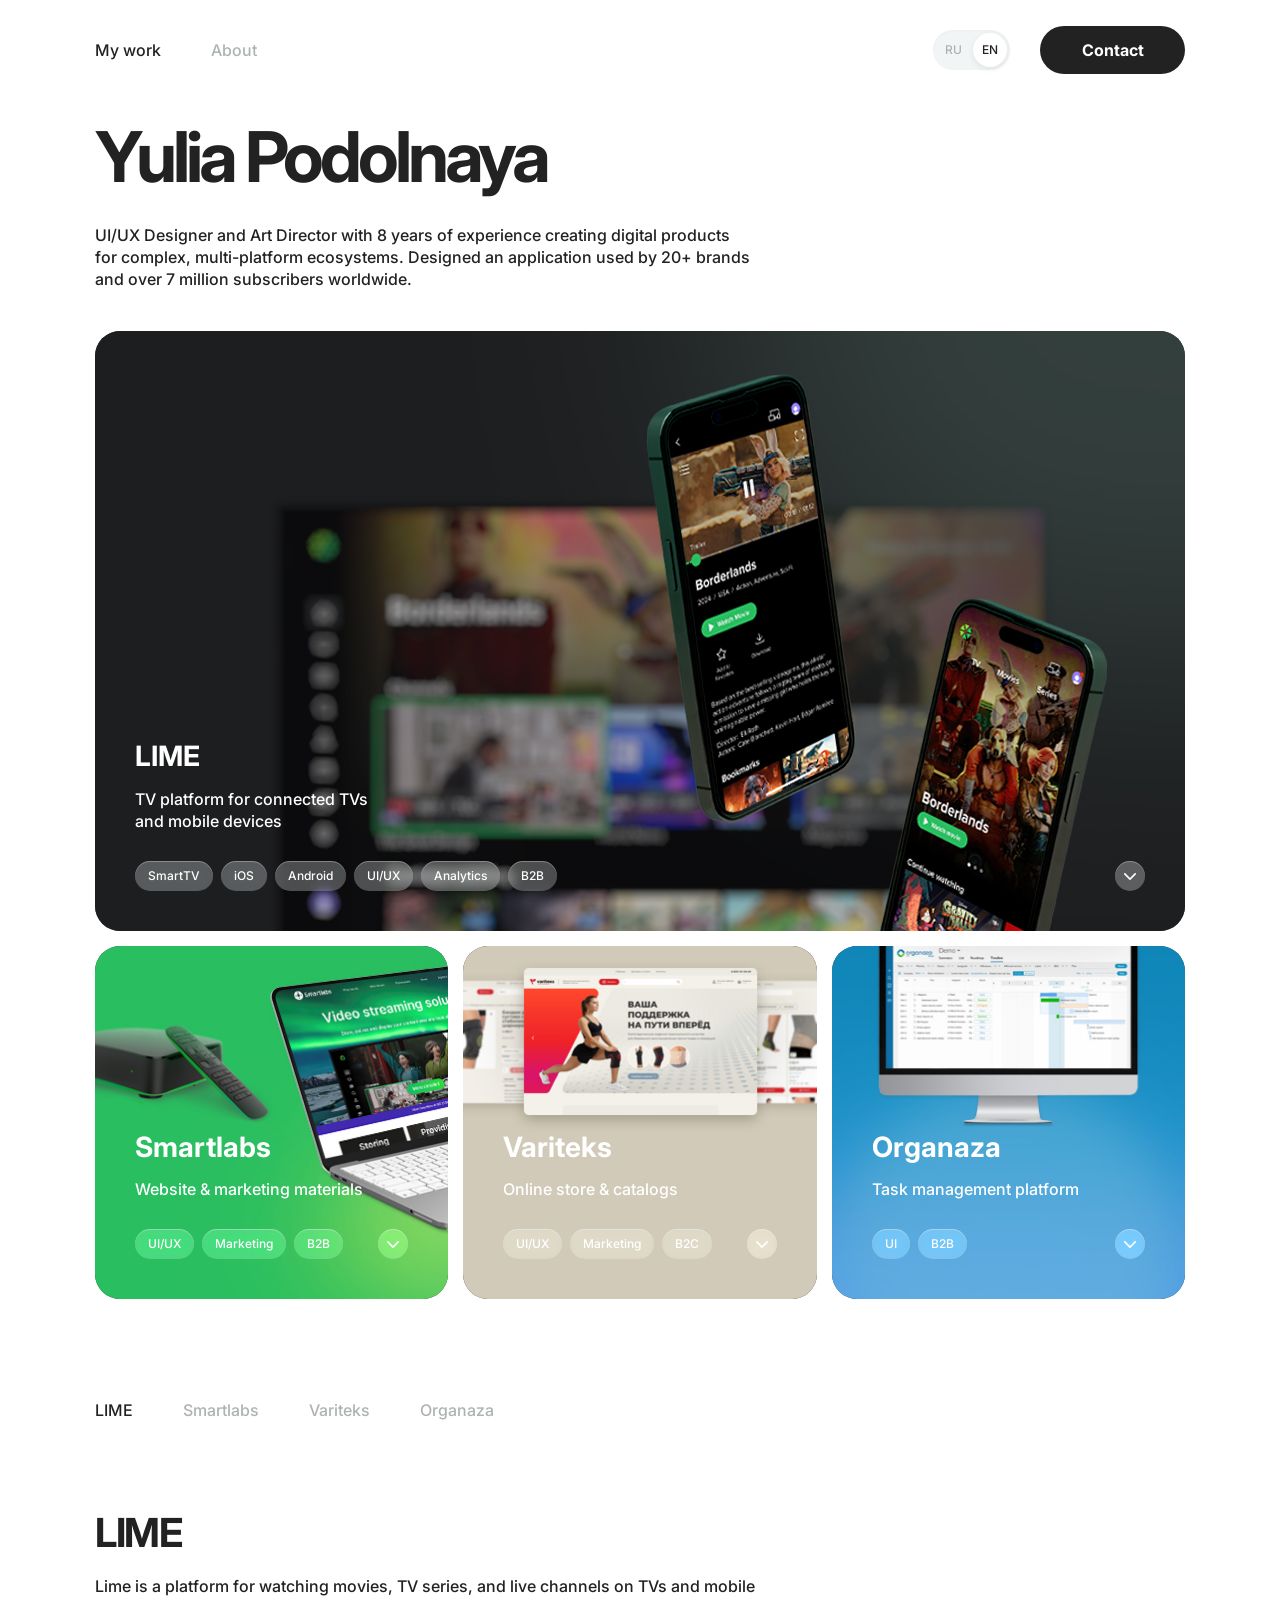
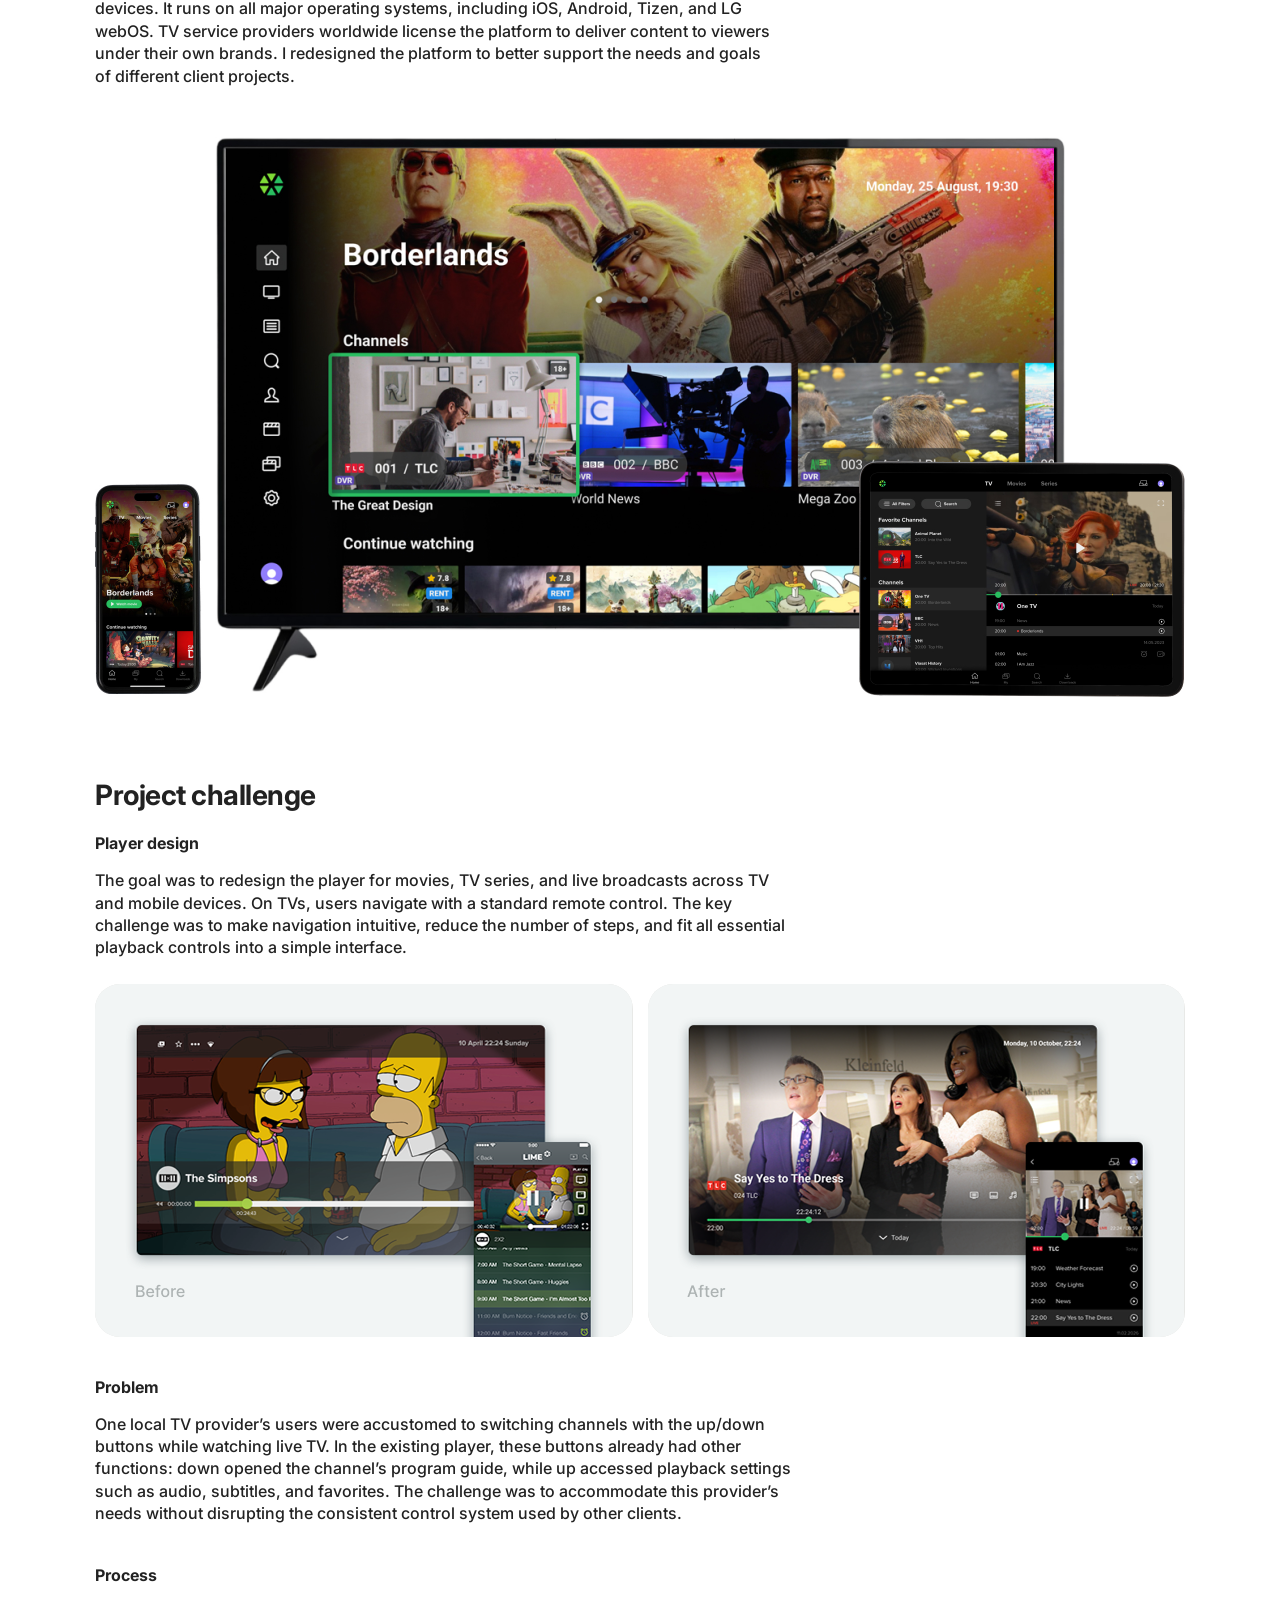
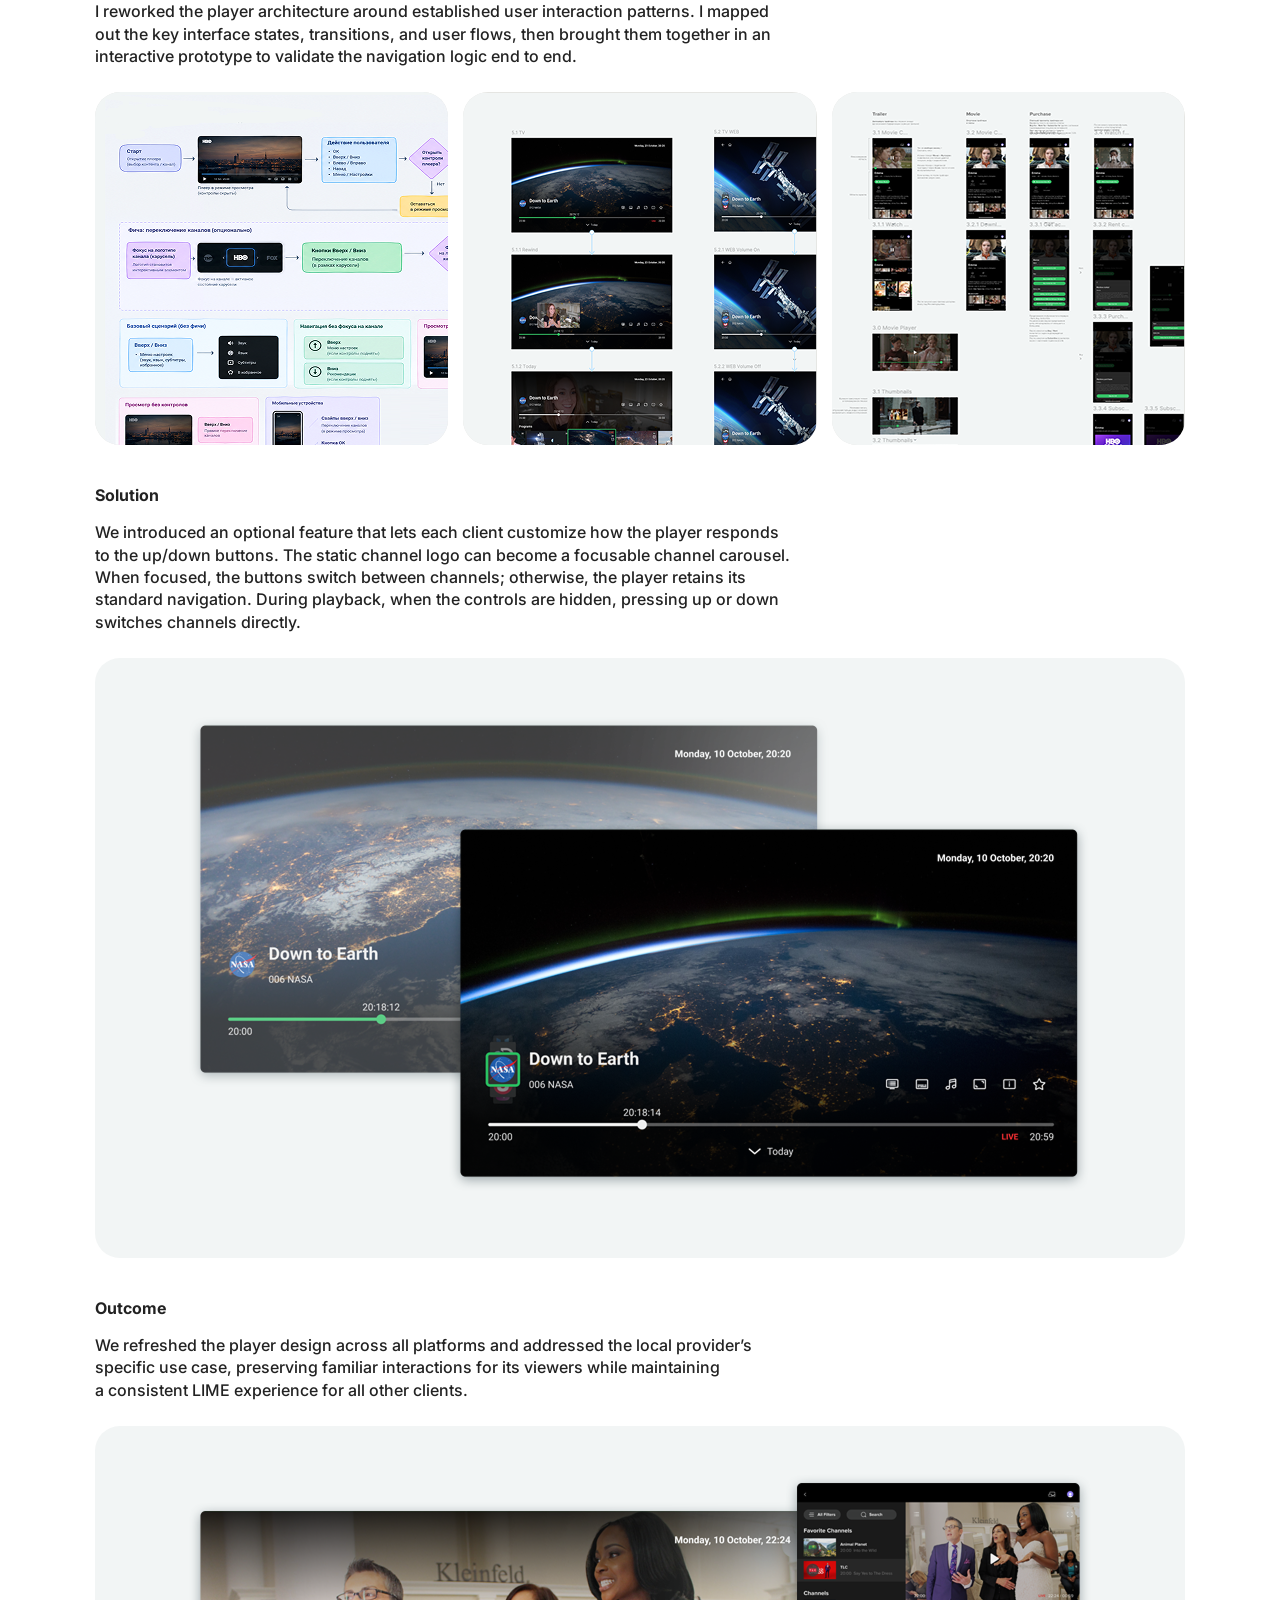
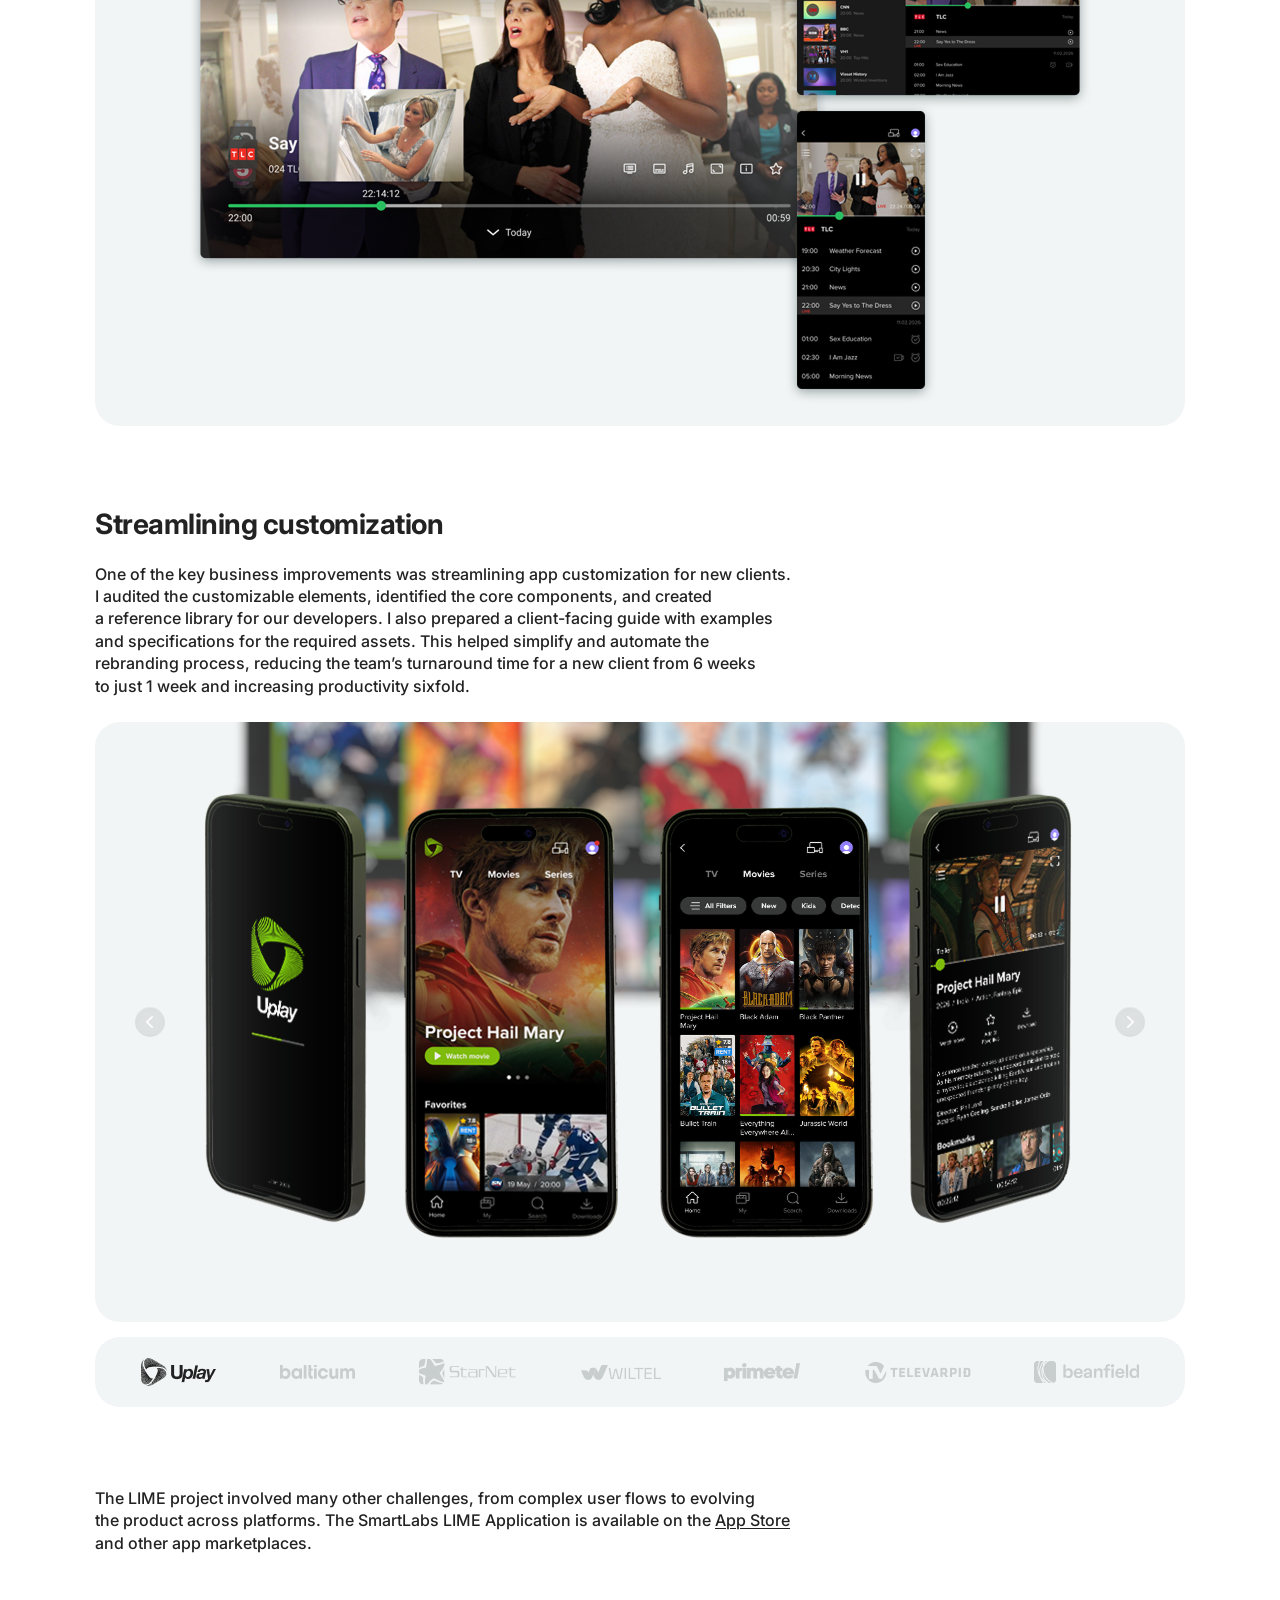
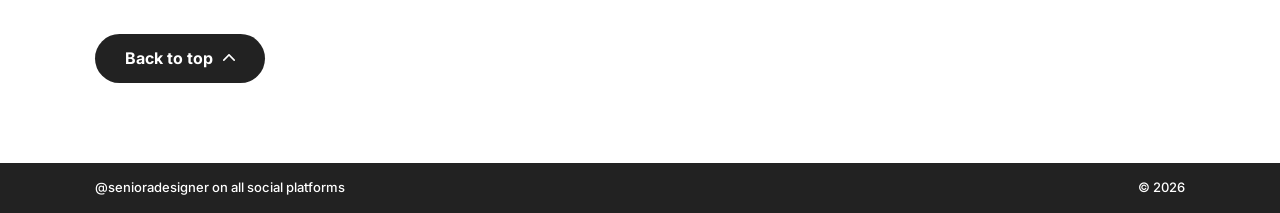
==== commit d6bb1940: "Text upd" ====
--- a/index-en.html
+++ b/index-en.html
@@ -31,7 +31,7 @@
     <section class="intro">
       <h1>Yulia Podolnaya</h1>
       <p class="intro-description">
-        UI/UX Designer and Art Director with 12 years of experience creating digital products<br>for complex, multi-platform ecosystems. Designed an application used by 20+ brands<br>and over 7 million subscribers worldwide.
+        UI/UX Designer and Art Director with 8 years of experience creating digital products<br>for complex, multi-platform ecosystems. Designed an application used by 20+ brands<br>and over 7 million subscribers worldwide.
       </p>
     </section>
 
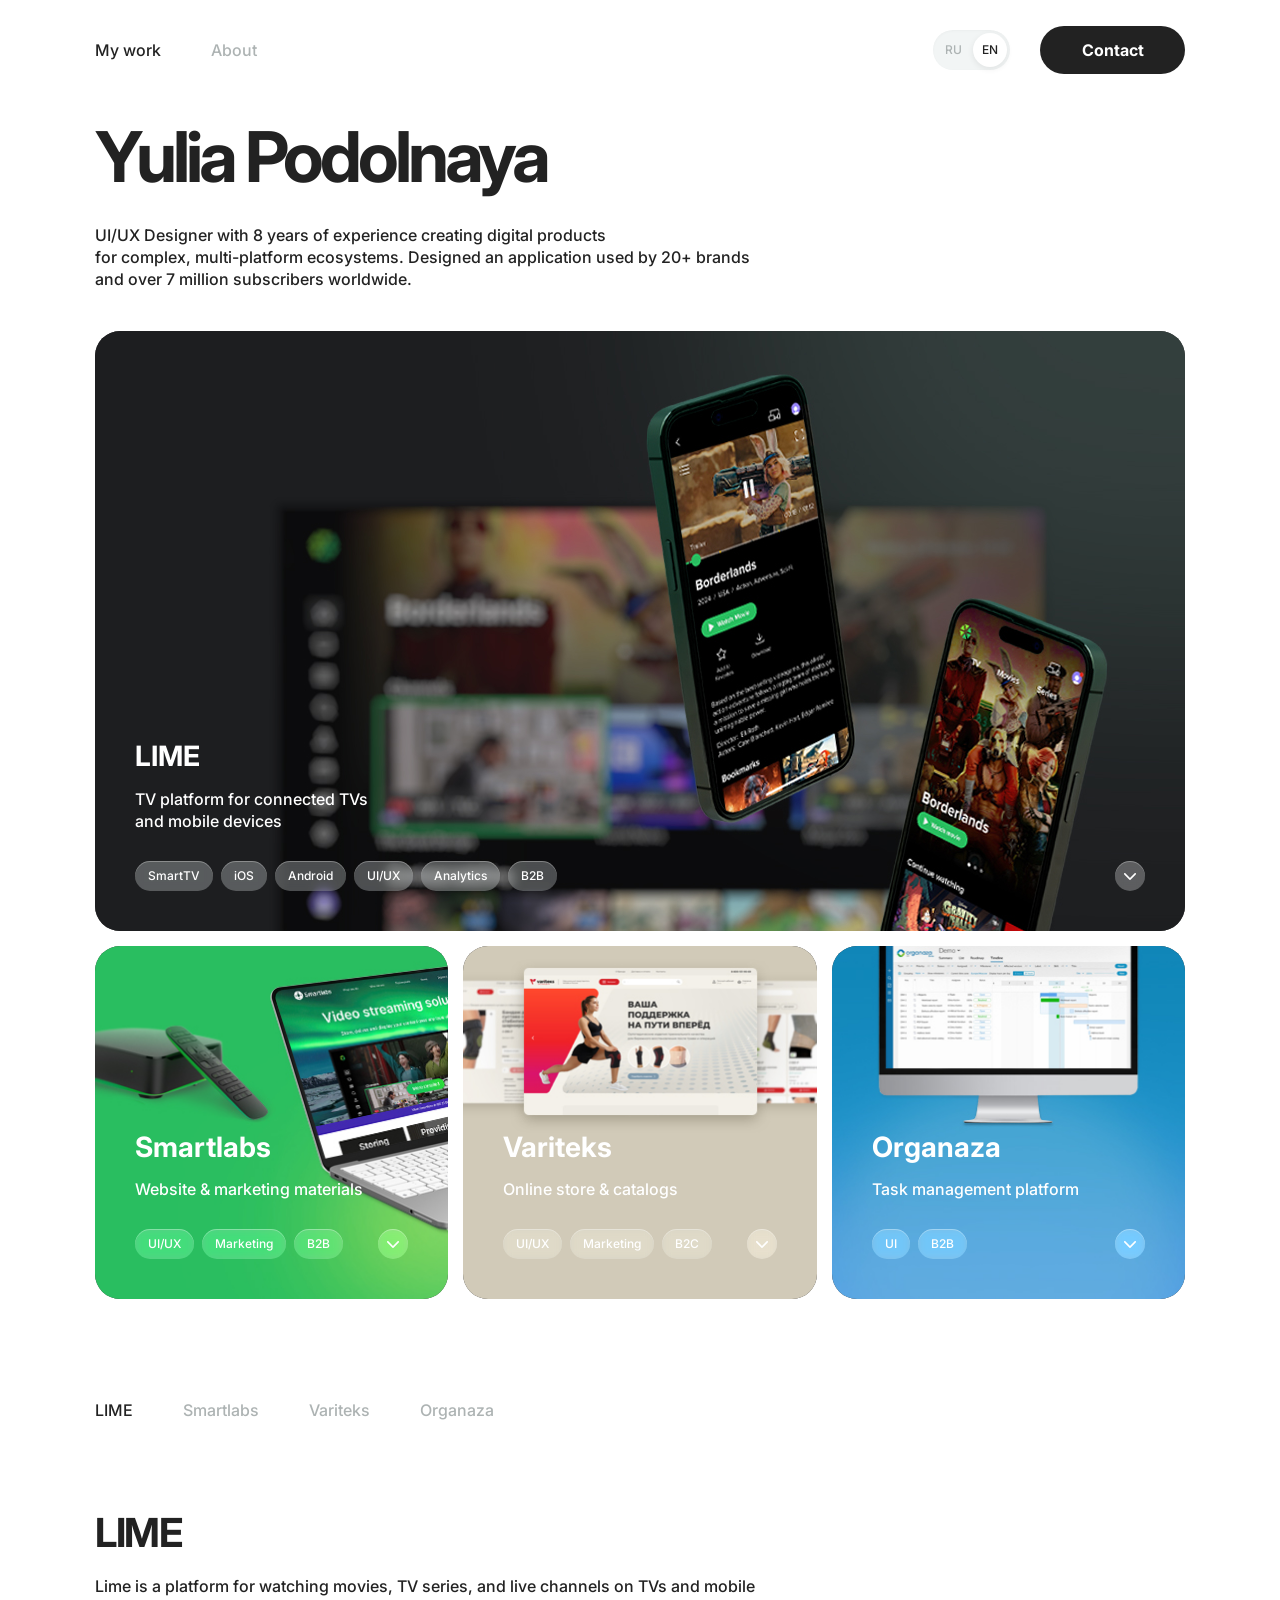
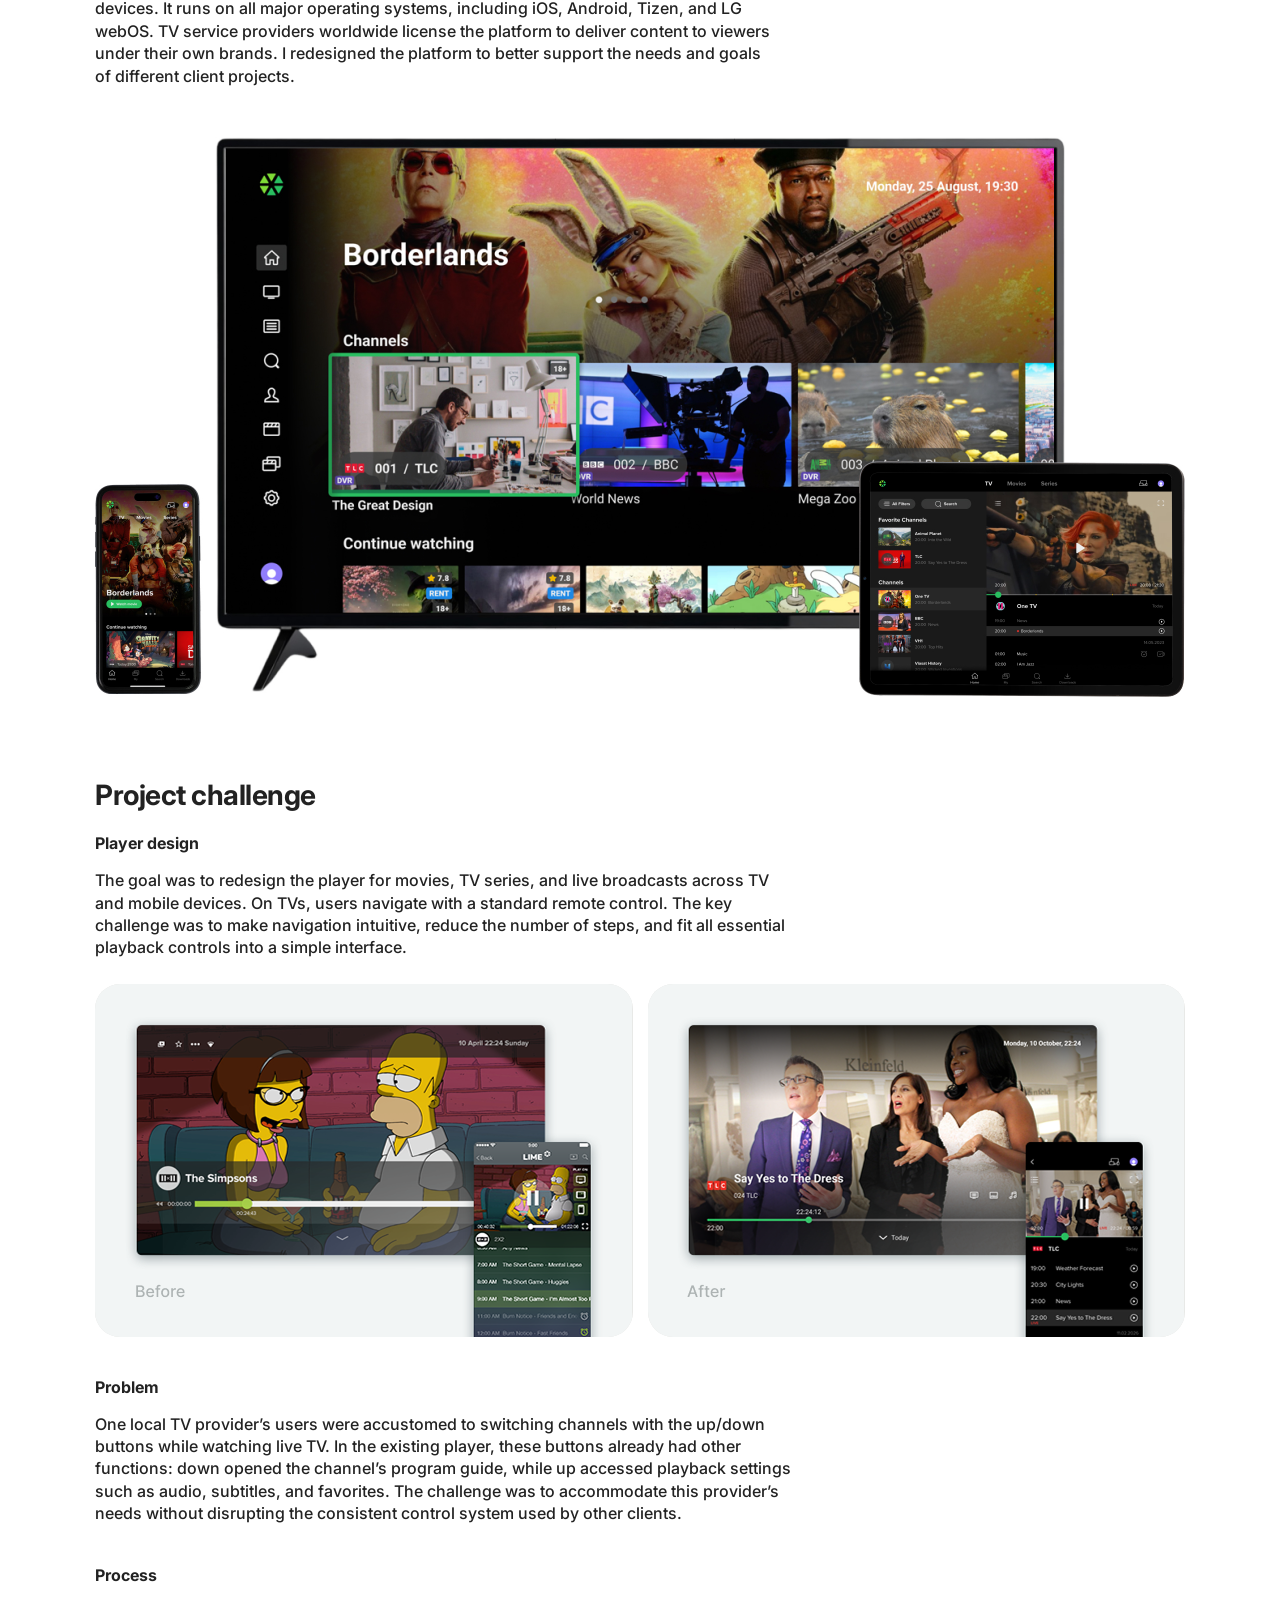
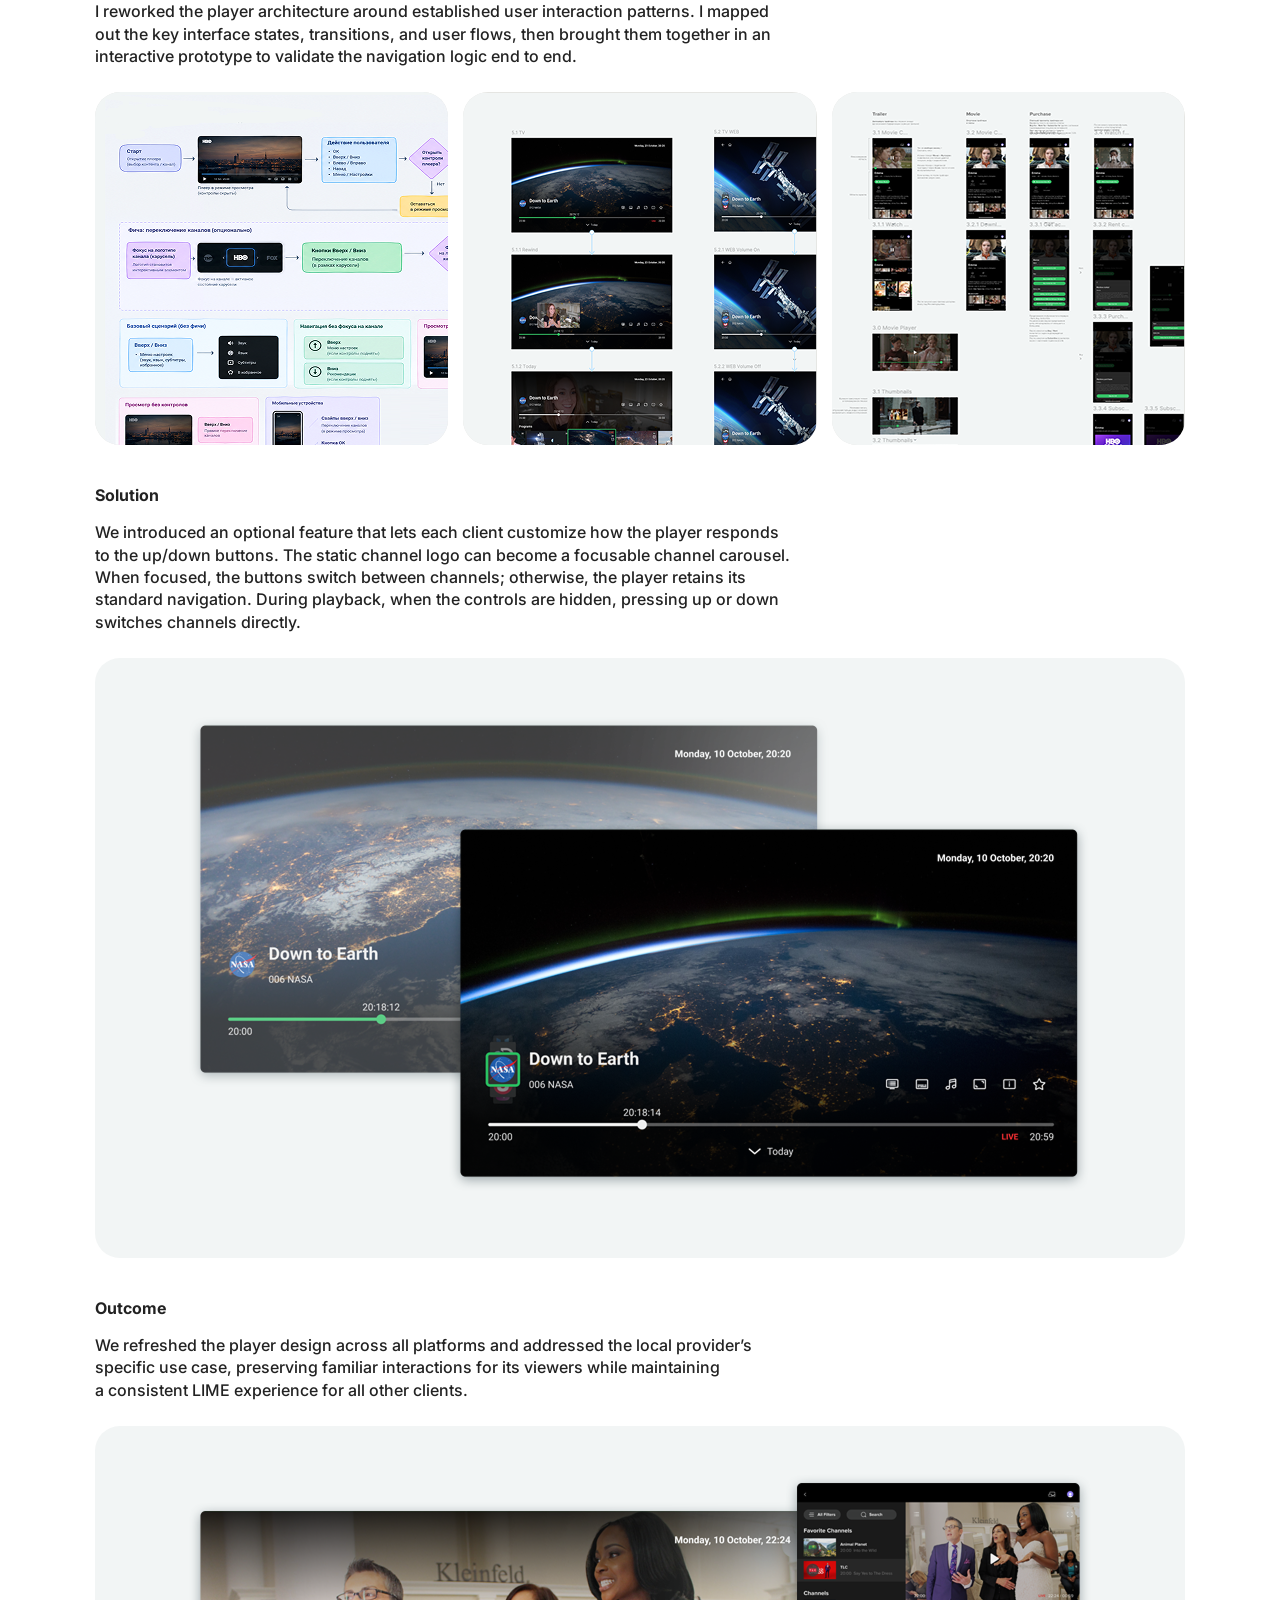
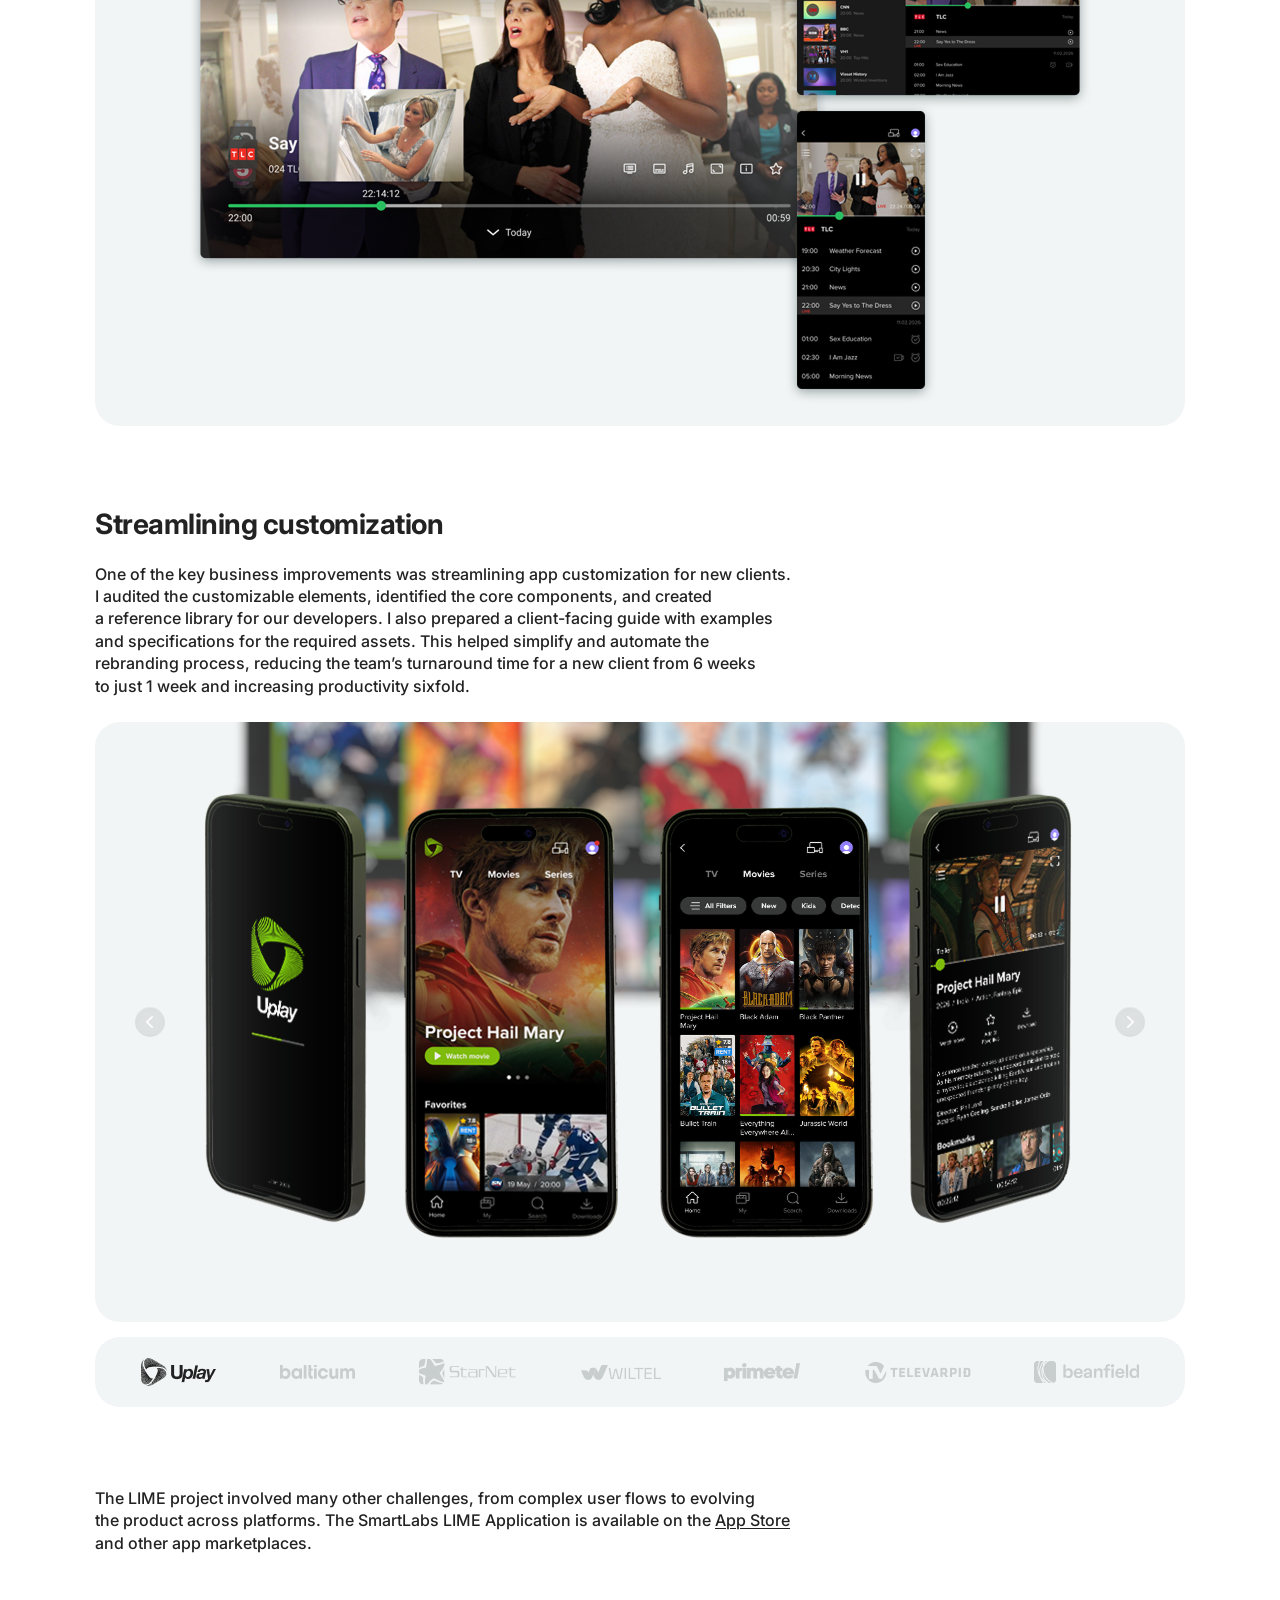
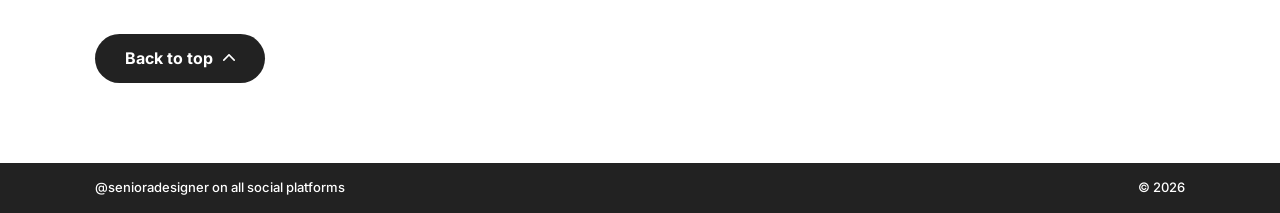
==== commit 092be9b1: "Titles upd" ====
--- a/index-en.html
+++ b/index-en.html
@@ -31,7 +31,7 @@
     <section class="intro">
       <h1>Yulia Podolnaya</h1>
       <p class="intro-description">
-        UI/UX Designer and Art Director with 8 years of experience creating digital products<br>for complex, multi-platform ecosystems. Designed an application used by 20+ brands<br>and over 7 million subscribers worldwide.
+        UI/UX Designer with 8 years of experience creating digital products<br>for complex, multi-platform ecosystems. Designed an application used by 20+ brands<br>and over 7 million subscribers worldwide.
       </p>
     </section>
 
